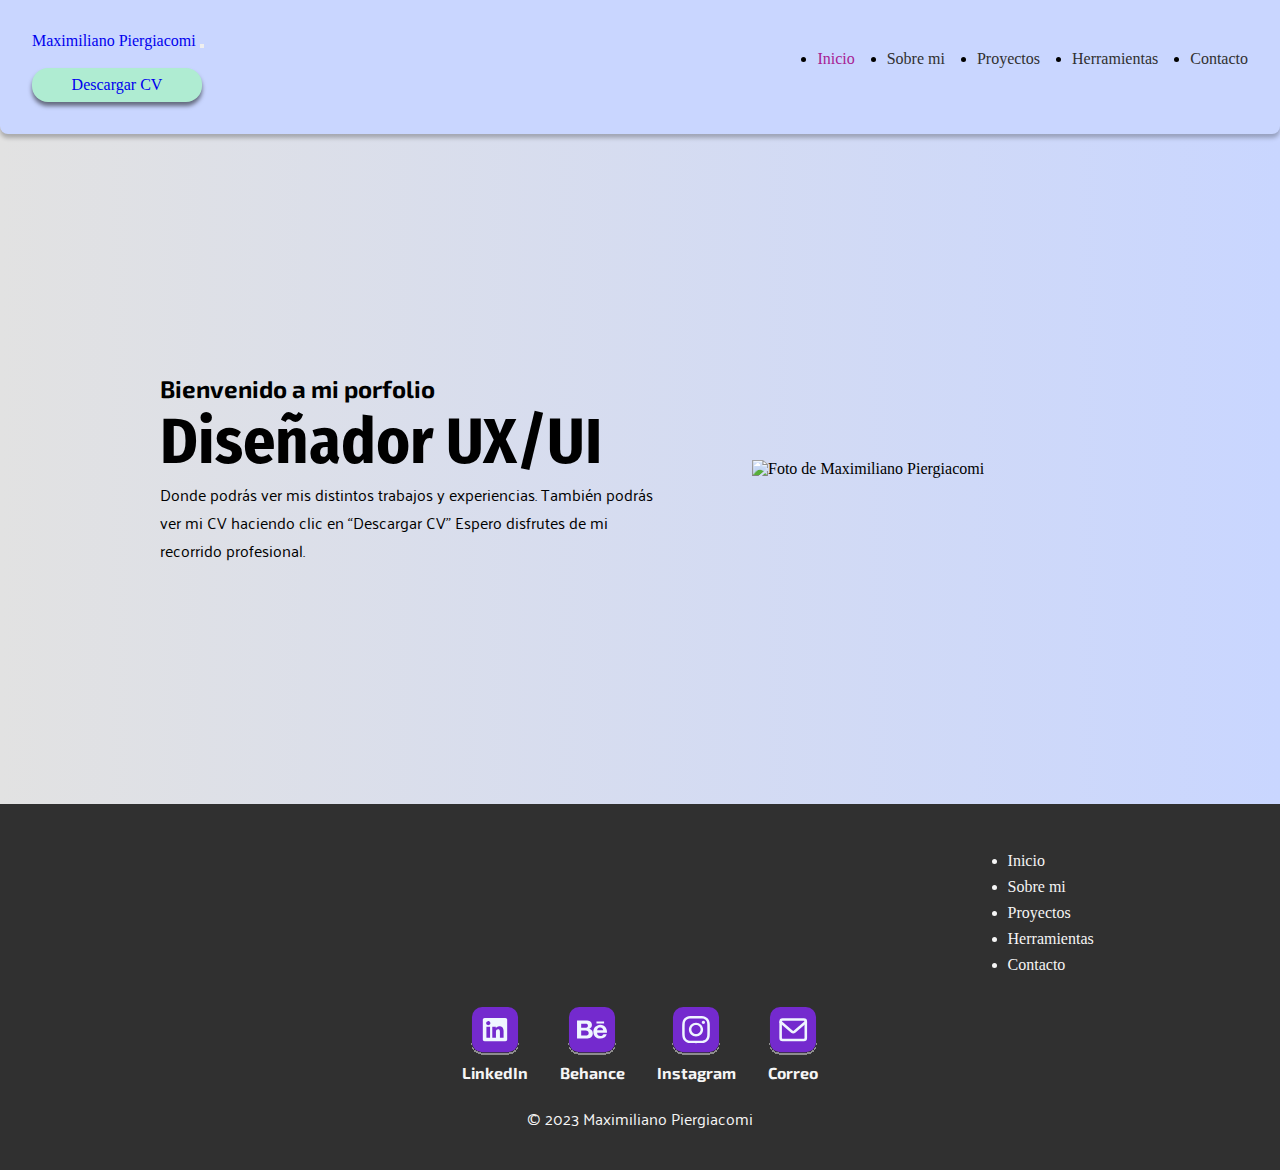
==== index.html @ 05703451 "responsive pagina index y pagina sobremi" ====
<!DOCTYPE html>
<html lang="es">
<!-- Pagina principal index -->

<!-- Aqui comienza el head -->

<head>
    <meta charset="UTF-8">
    <meta name="viewport" content="width=device-width, initial-scale=1.0">
    <link rel="preconnect" href="https://fonts.googleapis.com">
    <link rel="preconnect" href="https://fonts.gstatic.com" crossorigin>
    <link
        href="https://fonts.googleapis.com/css2?family=Exo+2:wght@300;400;500;600;700&family=Fira+Sans+Condensed:ital,wght@0,100;0,200;0,300;0,400;0,500;0,600;0,700;0,800;0,900;1,100;1,200;1,300;1,400;1,500;1,600;1,700;1,800;1,900&family=Palanquin:wght@300;400;500;600;700&display=swap"
        rel="stylesheet">
    <link href="https://cdn.jsdelivr.net/npm/bootstrap@5.3.2/dist/css/bootstrap.min.css" rel="stylesheet"
        integrity="sha384-T3c6CoIi6uLrA9TneNEoa7RxnatzjcDSCmG1MXxSR1GAsXEV/Dwwykc2MPK8M2HN" crossorigin="anonymous">
    <link rel="stylesheet" href="./estilos/styles.css">
    <title>Maximiliano Piergiacomi</title>
</head>

<!-- Aqui comienza el body -->

<body>

    <header>
    <nav class="navbar fixed-top navbar-expand-lg nav__container">
        <div class="container-fluid">
            <a class="navbar-brand" href="./index.html">Maximiliano Piergiacomi</a>
            <button class="navbar-toggler" type="button" data-bs-toggle="collapse"
                data-bs-target="#navbarSupportedContent" aria-controls="navbarSupportedContent" aria-expanded="false"
                aria-label="Toggle navigation">
                <span class="navbar-toggler-icon"></span>
            </button>
            <div class="collapse navbar-collapse " id="navbarSupportedContent">
                <ul class="navbar-nav   me-auto mb-2 mb-lg-0 nav__lista ">
                    <li class="nav-item">
                        <a class="nav-link pagina__activa " aria-current="page" href="./index.html">Inicio</a>
                    </li>
                    <li class="nav-item">
                        <a class="nav-link nav__link ;" href="./paginas/sobremi.html">Sobre mi</a>
                    </li>
                    <li class="nav-item">
                        <a class="nav-link nav__link" href="./paginas/proyectos.html">Proyectos</a>
                    </li>
                    <li class="nav-item">
                        <a class="nav-link nav__link" href="./paginas/herramientas.html">Herramientas</a>
                    </li>
                    <li class="nav-item">
                        <a class="nav-link nav__link" href="./paginas/contacto.html">Contacto</a>
                    </li>
                </ul>
                <a class="nav-item nav__boton" href="./documentos/piergiacomimaximilianocv.pdf" type="pdf"
                target="_blank">Descargar
                CV</a>
            </div>
        </div>
    </nav>
</header>



    <!-- Aqui comienza el main, el cual en esta pagina va a estar conformado por un texto con un titulo, subtitulo y parrafo, un boton y una imagen a su izquierda -->
    <main class="hero">
        <!-- Portada. -->
        <section class="hero__texto">
            <h2>Bienvenido a mi porfolio</h2>
            <h1>Diseñador UX/UI</h1>
            <p>Donde podrás ver mis distintos trabajos y experiencias.
                También podrás ver mi CV haciendo clic en “Descargar CV"
                Espero disfrutes de mi recorrido profesional. </p>
        </section>
        <!-- Imagen de portada. -->
        <section class="hero__img">
            <img src="./imagenes/Portada.png" alt="Foto de Maximiliano Piergiacomi">
        </section>
    </main>

    <footer class="footer">
        <nav class="footer__links">
            <!-- Me queda pendiente añadir una imagen de logo -->
            <ul class="footer__lista">
                <li><a href="./index.html">Inicio</a></li>
                <li><a href="./paginas/sobremi.html">Sobre mi</a></li>
                <li><a href="./paginas/proyectos.html">Proyectos</a></li>
                <li><a href="./paginas/herramientas.html">Herramientas</a></li>
                <li><a href="./paginas/contacto.html">Contacto</a></li>
            </ul>
        </nav>

        <!-- contenedor principal de las redes -->
        <div class="footer__redes">
            <div class="footer__contenedor">
                <img class="img__redes" src="./imagenes/linkedin.svg" alt="linkedin">
                <h4>LinkedIn</h4>
            </div>
            <div class="footer__contenedor">
                <img class="img__redes" src="./imagenes/behance.svg" alt="behance">
                <h4>Behance</h4>
            </div>
            <div class="footer__contenedor">
                <img class="img__redes" src="./imagenes/instagram.svg" alt="instagram">
                <h4>Instagram</h4>
            </div>
            <div class="footer__contenedor">
                <img class="img__redes" src="./imagenes/correo.svg" alt="gmail">
                <h4>Correo</h4>
            </div>
        </div>

        <!-- copy -->
        <div class="footer__copy">
            <p>&copy; 2023 Maximiliano Piergiacomi</p>
        </div>
    </footer>

    <script src="https://cdn.jsdelivr.net/npm/bootstrap@5.3.2/dist/js/bootstrap.bundle.min.js"
        integrity="sha384-C6RzsynM9kWDrMNeT87bh95OGNyZPhcTNXj1NW7RuBCsyN/o0jlpcV8Qyq46cDfL"
        crossorigin="anonymous"></script>
</body>

</html>
---- estilos/styles.css ----
* {
    padding: 0;
    margin: 0;
    box-sizing: border-box;
}

/*
font-family: 'Exo 2', sans-serif;
font-family: 'Fira Sans Condensed', sans-serif;
font-family: 'Palanquin', sans-serif; */

a {
    text-decoration: none;
}

img {
    width: 100%;
}

p{
    font-family: 'Palanquin', sans-serif;
}

h1 {
    font-family: 'Fira Sans Condensed', sans-serif;
    font-size: 4rem;
}

h2 {
    font-family: 'Exo 2', sans-serif;
    font-size: 2rem;
}

h3 {
    font-family: 'Exo 2', sans-serif;
    font-size: 1.5rem;
}

h4 {
    font-family: 'Exo 2', sans-serif;
    font-size: 1rem;
}
/* ---- estilos pagina index ---- */


/* ---- estilos del body ---- */
body {
    background: #C9D6FF;
    /* fallback for old browsers */
    background: -webkit-linear-gradient(to right, #E2E2E2, #C9D6FF);
    /* Chrome 10-25, Safari 5.1-6 */
    background: linear-gradient(to right, #E2E2E2, #C9D6FF);
    /* W3C, IE 10+/ Edge, Firefox 16+, Chrome 26+, Opera 12+, Safari 7+ */
}


/* --- contenedor principal de la navbar ---- */
.nav__container {
    align-items: center;
    justify-content:flex-start;
    width: 100%;
    min-height: 5rem;
    padding: 2rem;
    border-radius: 0rem 0rem 0.5rem 0.5rem;
    background: #C9D6FF;
    box-shadow: 0px 4px 4px 0px rgba(0, 0, 0, 0.25);
}

/* ---- icono | brand | nombre de la pagina ---- */
.nav__brand {
    display: flex;
    padding: 0;
    align-items: center;
    gap: 0.5rem;
    text-decoration: none;
    color: #303030;
}

/* ---- lista de la nav ---- */
@media (min-width:768px) {

.nav__lista {
    display: flex;
    flex-direction: row;
    justify-content:flex-end;
    margin-left:auto;
    margin-right: auto;
    gap:2rem;
}

}
/* -- links de la lista del nav -- */
.nav__link {
    text-decoration: none;
    color: #303030;
    font-size: 1rem;
}

/* ---- boton de la nav ---- */
.nav__boton {
    display: flex;
    width: 10.625rem;
    min-width: 10rem;
    padding: 0.5rem 1rem;
    justify-content: center;
    align-items: center;
    gap: 0.5rem;
    border-radius: 1rem;
    background: #AFECD2;
    box-shadow: 0px 4px 4px 0px rgba(0, 0, 0, 0.50);
}

/* ---hover--- */
.nav__item:hover {
    background-color: #6b83d3;
    border-radius: 1rem;
    color: #E2E2E2;
}

.nav__link:hover {
    color: #a72293;
}

.pagina__activa{
    color: #a72293;
}

/* ---- estructura del body ---- */

/* contenedor principal */
.hero {
    display: flex;
    flex-direction: row;
    align-items: center;
    justify-items: center;
    gap: 5rem;
    padding: 15rem 10rem 15rem 10rem;
    /* background-color: aqua; */
    /* height: 50rem; */
    /* width: 90rem; */
}

/* seccion del texto */
.hero__texto {
    max-width: 40vw;
}

.hero__texto h2 {
    font-size: 1.5rem;
}

.hero__texto h1 {
    font-size: 4rem;
}

.hero__texto p {
    font-size: 1rem;
}

/* Seccion de imagen */

.hero__img {
    max-width: 32rem;
    min-width: 16rem;
    /* grid-column: 9/15;
    grid-row: 2/12; */
}


/* ---- footer ---- */

/* contenedor principal */
.footer {
    background-color: #303030;

    display: grid;
    grid-template-columns: repeat(3, minmax(100px, 1fr));
    grid-template-rows: 1fr 0.5fr 0.25fr;

    margin: auto;
    width: 100%;
    padding: 2rem;
    gap: 1rem;

}

/* contenedor de la lista de links */

.footer__links {
    grid-row: 1;
    grid-column: 3;
    margin: auto;
    padding: 1rem;
    color: whitesmoke;
}

/* lista de links */
.footer__lista {
    display: flex;
    flex-direction: column;
    gap: 0.5rem;
    list-style: disc;
    text-decoration: none;
    ;
    color: whitesmoke;
}


.footer__lista a {
    text-decoration: none;
    color: whitesmoke;
}


/* contenedor de las redes */
.footer__redes {
    grid-row: 2;
    grid-column: 2;
    margin: auto;
    display: inline-flex;
    gap: 2rem;
}

/* agrupacion de imagen y texto */
.footer__contenedor {
    display: flex;
    flex-direction: column;
    justify-items: center;
    align-items: center;
    gap: 0.5rem;
    min-width: 2rem;
}

.footer__contenedor h4 {
    font-size: 1rem;
    color: whitesmoke;
    text-align: center;
}

.img__redes {
    max-width: 3rem;
    align-items: center;
    justify-content: center;
}


.footer__copy {
    grid-column: 2;
    grid-row: 3;
    margin: auto;
    color: whitesmoke;
}


@media (max-width:768px) {

    .hero {
        display: flex;
        flex-direction: column;
        align-items: center;
        justify-items: center;
        gap: 1rem;
        padding: 8rem 1rem 5rem 1rem;
        /* background-color: aqua; */
        /* height: 50rem; */
        /* width: 90rem; */
    }

    /* seccion del texto */
    .hero__texto {
        max-width: 100vw;
        padding: 1rem;

        display: flex;
        flex-direction: column;
        gap:0.125rem;
    }

    .hero__texto h2 {
        font-size: 1rem;
        max-width: max-content;
        padding-left: 0.375rem;
    }

    .hero__texto h1 {
        font-size: 2rem;
        
    }

    .hero__texto p {
        font-size: 0.875rem;
        max-width: 26rem;
        padding-left: 0.375rem;
        padding-top: 0.5rem;
    }

    /* Seccion de imagen */

    .hero__img {
        max-width: 20rem;
        min-width: 16rem;
    }



    /* ---- footer ---- */

/* contenedor principal */
.footer {
    background-color: #303030;

    display: grid;
    grid-template-columns: repeat(3, minmax(100px, 1fr));
    grid-template-rows: 1fr 0.5fr 0.25fr;

    justify-content: center;
    align-items: center;

    margin: auto;
    width: 100%;
    gap: 1rem;

}

/* contenedor de la lista de links */

.footer__links {
    grid-row: 1;
    grid-column:3;
    margin: auto;
    color: whitesmoke;
    justify-items: center;
}

/* lista de links */
.footer__lista {
    display: flex;
    flex-direction: column;
    gap: 0.5rem;
    list-style: disc;
    text-decoration: none;
    color: whitesmoke;
}


.footer__lista a {
    text-decoration: none;
    color: whitesmoke;
}


/* contenedor de las redes */
.footer__redes {
    grid-row: 2;
    grid-column: 1/4;
    padding: 1rem;
    margin-top: 1rem;
    display: flex;
    justify-content: center;
    align-items: center;  
    gap: 0.75rem;
}

/* agrupacion de imagen y texto */
.footer__contenedor {
    display: flex;
    flex-direction: column;
    justify-items: center;
    align-items: center;
    gap: 0.5rem;
    min-width: 0.375rem;
}

.footer__contenedor h4 {
    font-size: 1rem;
    color: whitesmoke;
    text-align: center;
}

.img__redes {
    max-width: 2rem;
    align-items: center;
    justify-content: center;
}


.footer__copy {
    grid-column: 1/4;
    grid-row: 3;
    margin: auto;
    color: whitesmoke;
    font-size: small;
}
}


/* ---- estilos pagina Sobre mi ---- */

.sobremi{
    display: flex;
    flex-direction: column;
    align-items: center;
    justify-content: center;
    padding: 8rem 1rem 0rem 1rem;
    margin: 0rem 1rem 0rem 1rem;
    border-radius: 2rem;
    gap: 2rem;
    background: #191919;
    color: #E2E2E2;
}
.sobremi__texto{
    display: flex;
    flex-direction: column;
    gap: 0.5rem;
}
.sobremi h1{
    font-family: 'Fira Sans Condensed', sans-serif;
    font-size: 3rem;
    font-weight: 700;
    padding-bottom: 1rem;
}
.sobremi h5{
    font-family: 'Exo 2', sans-serif;
    font-size: 0.75rem;
}

.sobremi p{
    font-family: 'Palanquin', sans-serif;
    font-size: 1rem;
    padding-left: 1rem;
}
.sobremi__icono{
    max-width: 2rem;
}

/* --- formacion ---- */

.sobremi__formacion{
    display: flex;
    flex-direction:column;
    padding: 2rem;
    margin: 1rem;
    border-radius: 1rem;
    gap: 1rem;
    background-color:#ffffff75 ;
}

.sobremi__academica{
    display: flex;
    flex-direction: column;
    gap: 1rem;
}

.academica__titulo{
    display: flex;
    flex-direction: row;
    gap: 1rem;
    align-items: center;
}

.sobremi__design{
    display: flex;
    flex-direction: column;
    gap: 1rem;
    padding: 2rem;
}

/* ---cursos con certificaciones --- */

.cursos{
    display: flex;
    flex-direction: column;
    gap: 2rem;
    margin: 1rem;
    padding: 1rem;
    justify-content: center;
    align-items: center;
}

.sobremi__cursos{
    display: flex;
    flex-direction: column;
    gap: 1rem;
    padding: 1rem 1rem 2rem 1rem;
    border-radius: 0.5rem;
    background-color:#ffffff72;
}

.certificado{
    border-radius: 0.25rem;
    max-width: 400px;
}

/* media queri de seccion sobre mi */
@media (min-width:768px) {

    .sobremi{
        display: flex;
        flex-direction: row;
        margin: 10rem 5rem 5rem 5rem;
        padding: 5rem;
        align-items: center;
        justify-content: space-evenly;
        gap: 5rem;
    }

    .sobremi__texto{
        max-width: 25rem;
    }

    /* formacion */
.sobremi__formacion{
    display: grid;
    grid-template-columns: repeat(3, 1fr);
    grid-template-rows: 0,25fr 1fr;
    padding: 5rem;
    margin: 5rem;
}

.sobremi__formacion h2{
    grid-column: 1/4;
    grid-row: 1;
}

.primaria{
    grid-column: 1;
    grid-row: 2;
}

.secundaria{
    grid-column: 2;
    grid-row: 2;
}

.universitaria{
    grid-column: 3;
    grid-row: 2;
}

/* sobre mi carrera de diseño */
.sobremi__design{
    margin: 5rem;
    padding: 3rem 5rem 3rem 5rem;
}


.cursos{
    /* display: grid;
    grid-template-columns: 6;
    grid-template-rows: 2; */
    padding: 2rem;
    margin: 5rem;
    border-radius: 2rem;
    background-color: #742ACE
}

.sobremi__cursos{
    max-height: 25rem;
    display: grid;
    grid-template-columns: 1fr 1fr;
    grid-template-rows: 0.25fr 1fr;
    justify-items: center;
    align-items: center;
    gap: 1rem;
}

.sobremi__cursos__titulo{
    grid-row: 1;
    grid-column: 2;
    margin-right: auto;
}
.sobremi__cursos__subtitulo{
    grid-row: 1;
    grid-column: 1;
}
.sobremi__cursos__parrafo{
    grid-row: 2;
    grid-column: 2;
}

.certificado{
    grid-row: 2;
    grid-column: 1;
}
}
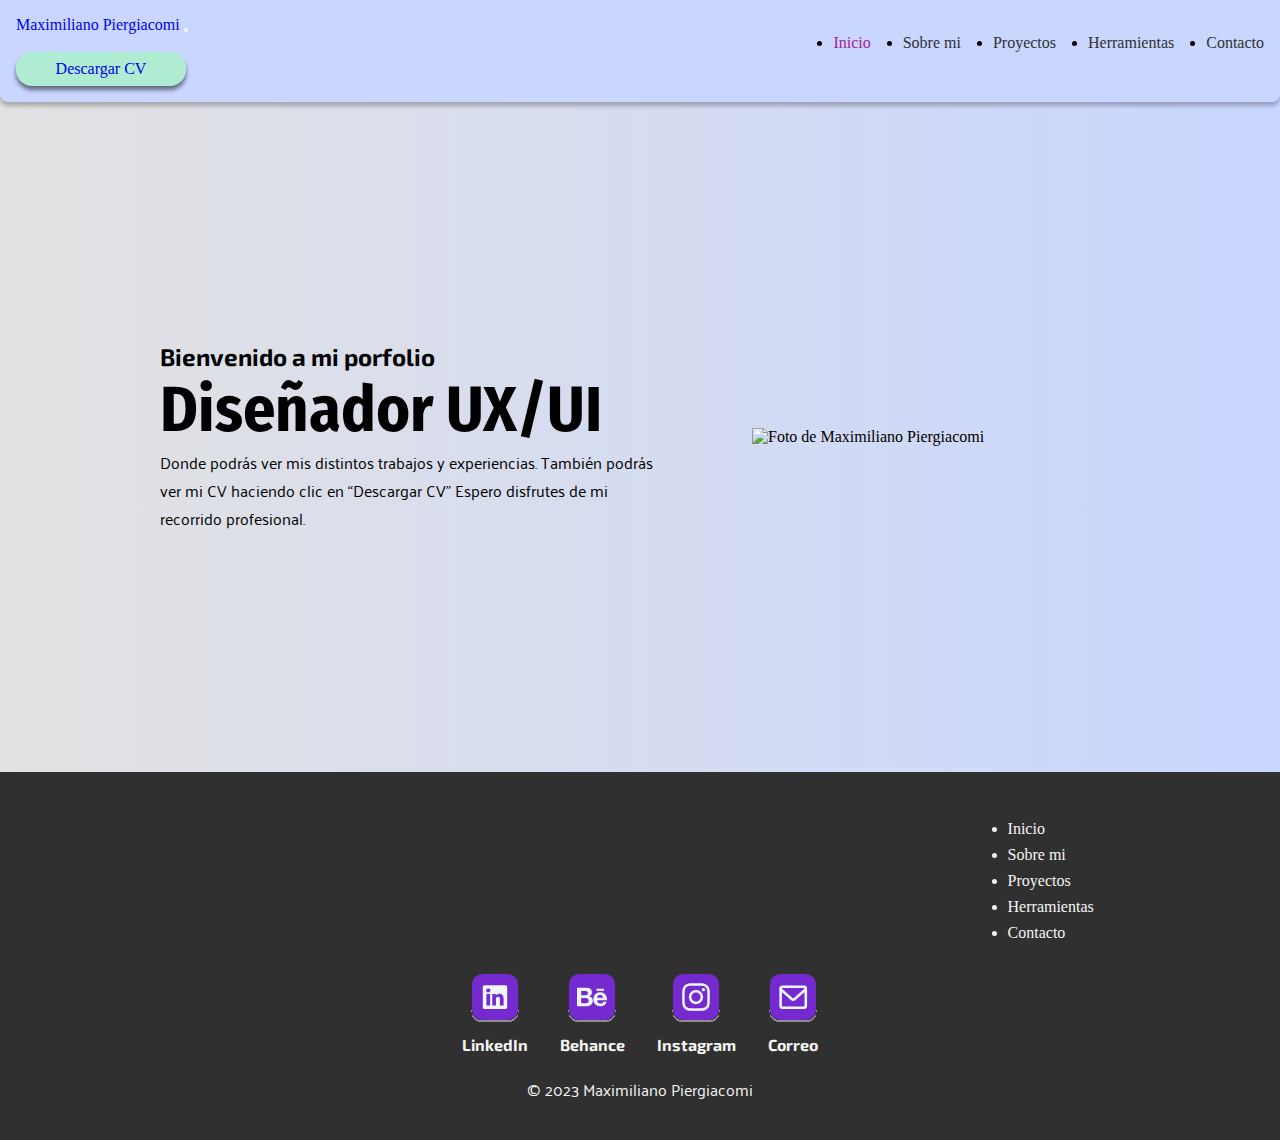
==== commit c89ea34c: "se añadieron modificaciones al responsive de la pagina proyectos y se linkeo correctamente los boton" ====
--- a/index.html
+++ b/index.html
@@ -23,39 +23,39 @@
 <body>
 
     <header>
-    <nav class="navbar fixed-top navbar-expand-lg nav__container">
-        <div class="container-fluid">
-            <a class="navbar-brand" href="./index.html">Maximiliano Piergiacomi</a>
-            <button class="navbar-toggler" type="button" data-bs-toggle="collapse"
-                data-bs-target="#navbarSupportedContent" aria-controls="navbarSupportedContent" aria-expanded="false"
-                aria-label="Toggle navigation">
-                <span class="navbar-toggler-icon"></span>
-            </button>
-            <div class="collapse navbar-collapse " id="navbarSupportedContent">
-                <ul class="navbar-nav   me-auto mb-2 mb-lg-0 nav__lista ">
-                    <li class="nav-item">
-                        <a class="nav-link pagina__activa " aria-current="page" href="./index.html">Inicio</a>
-                    </li>
-                    <li class="nav-item">
-                        <a class="nav-link nav__link ;" href="./paginas/sobremi.html">Sobre mi</a>
-                    </li>
-                    <li class="nav-item">
-                        <a class="nav-link nav__link" href="./paginas/proyectos.html">Proyectos</a>
-                    </li>
-                    <li class="nav-item">
-                        <a class="nav-link nav__link" href="./paginas/herramientas.html">Herramientas</a>
-                    </li>
-                    <li class="nav-item">
-                        <a class="nav-link nav__link" href="./paginas/contacto.html">Contacto</a>
-                    </li>
-                </ul>
-                <a class="nav-item nav__boton" href="./documentos/piergiacomimaximilianocv.pdf" type="pdf"
-                target="_blank">Descargar
-                CV</a>
+        <nav class="navbar fixed-top navbar-expand-lg nav__container">
+            <div class="container-fluid">
+                <a class="navbar-brand" href="./index.html">Maximiliano Piergiacomi</a>
+                <button class="navbar-toggler" type="button" data-bs-toggle="collapse"
+                    data-bs-target="#navbarSupportedContent" aria-controls="navbarSupportedContent"
+                    aria-expanded="false" aria-label="Toggle navigation">
+                    <span class="navbar-toggler-icon"></span>
+                </button>
+                <div class="collapse navbar-collapse " id="navbarSupportedContent">
+                    <ul class="navbar-nav   me-auto mb-2 mb-lg-0 nav__lista ">
+                        <li class="nav-item">
+                            <a class="nav-link pagina__activa " aria-current="page" href="./index.html">Inicio</a>
+                        </li>
+                        <li class="nav-item">
+                            <a class="nav-link nav__link ;" href="./paginas/sobremi.html">Sobre mi</a>
+                        </li>
+                        <li class="nav-item">
+                            <a class="nav-link nav__link" href="./paginas/proyectos.html">Proyectos</a>
+                        </li>
+                        <li class="nav-item">
+                            <a class="nav-link nav__link" href="./paginas/herramientas.html">Herramientas</a>
+                        </li>
+                        <li class="nav-item">
+                            <a class="nav-link nav__link" href="./paginas/contacto.html">Contacto</a>
+                        </li>
+                    </ul>
+                    <a class="nav-item nav__boton" href="./documentos/piergiacomimaximilianocv.pdf" type="pdf"
+                        target="_blank">Descargar
+                        CV</a>
+                </div>
             </div>
-        </div>
-    </nav>
-</header>
+        </nav>
+    </header>
 
 
 
@@ -90,19 +90,25 @@
         <!-- contenedor principal de las redes -->
         <div class="footer__redes">
             <div class="footer__contenedor">
-                <img class="img__redes" src="./imagenes/linkedin.svg" alt="linkedin">
+                <a href="https://www.linkedin.com/in/maxipier92/" target="_blank"><img class="img__redes"
+                        src="./imagenes/linkedin.svg" alt="linkedin"></a>
                 <h4>LinkedIn</h4>
+                </a>
             </div>
             <div class="footer__contenedor">
-                <img class="img__redes" src="./imagenes/behance.svg" alt="behance">
+                <a href="https://www.behance.net/maximilpiergia" target="_blank"><img class="img__redes"
+                        src="./imagenes/behance.svg" alt="behance"></a>
                 <h4>Behance</h4>
             </div>
             <div class="footer__contenedor">
-                <img class="img__redes" src="./imagenes/instagram.svg" alt="instagram">
+                <a href="https://www.instagram.com/entendiendoux/" target="_blank"><img class="img__redes"
+                        src="./imagenes/instagram.svg" alt="instagram"></a>
                 <h4>Instagram</h4>
             </div>
             <div class="footer__contenedor">
-                <img class="img__redes" src="./imagenes/correo.svg" alt="gmail">
+                <a href="mailto:piergiacomi.m@gmail.com" target="_blank">
+                    <img class="img__redes" src="./imagenes/correo.svg" alt="gmail">
+                </a>
                 <h4>Correo</h4>
             </div>
         </div>
--- a/estilos/styles.css
+++ b/estilos/styles.css
@@ -15,6 +15,7 @@
 
 img {
     width: 100%;
+    max-width: 25rem;
 }
 
 p{
@@ -60,7 +61,7 @@
     justify-content:flex-start;
     width: 100%;
     min-height: 5rem;
-    padding: 2rem;
+    padding: 1rem;
     border-radius: 0rem 0rem 0.5rem 0.5rem;
     background: #C9D6FF;
     box-shadow: 0px 4px 4px 0px rgba(0, 0, 0, 0.25);
@@ -584,3 +585,122 @@
 }
 }
 
+.proyecto__presentacion{
+    display: grid;
+    grid-template-columns: 2;
+    grid-template-rows: 3;
+    gap: 2rem;
+    align-items: center;
+    justify-items: center;
+
+    margin: 8rem 2rem 4rem 2rem ;
+    padding: 1rem;
+}
+
+.proyecto__img{
+    max-width: 25rem;
+    min-width: 5rem;
+    border-radius: 1rem 1rem 0rem 0rem;
+}
+.proyecto__iconos{
+    grid-column: 1/2;
+    margin: auto;
+    
+}
+.icono{
+    max-width: 2rem;
+}
+
+.proyecto__intro{
+    display: flex;
+    flex-direction: column;
+    gap: 1rem;
+    text-align: start;
+    justify-content: center;
+    align-items: center;
+}
+
+.proyectos__contenedor{
+    display: grid;
+    grid-template-columns: 1fr;
+    grid-template-rows: repeat( 4, 1fr);
+    padding: 2rem;
+    margin: 2rem;
+    gap: 2rem;
+    align-items: end;
+}
+
+.proyecto__boton {
+    display: flex;
+    align-items: center;
+    justify-content: center;
+    max-width: 25rem;
+    min-width: 10rem;
+    padding: 0.5rem 1rem;
+    margin: 1rem 1rem 2rem 1rem;
+    border-radius: 1rem;
+    color: whitesmoke;
+    background: #7F5AF0;
+    box-shadow: 0px 2px 2px 0px rgba(0, 0, 0, 0.50);
+}
+
+.proyecto__tarjeta{
+    max-width:25rem ;
+    display: flex;
+    flex-direction: column;
+    align-items:stretch;
+    gap: 1rem;
+    background-color: white;
+    border-radius: 1rem;
+}
+
+.proyecto__tarjeta__texto{
+    padding: 0rem 1rem 1.5rem 1rem;
+}
+
+@media (min-width:768px) {
+
+.proyecto__presentacion{
+    display: grid;
+    grid-template-columns: 2;
+    grid-row: 1fr 2fr 1fr;
+}
+.proyecto__img{
+    grid-row: 2;
+    grid-column: 1;
+    max-height: 16rem;
+}
+
+.proyecto__iconos{
+    grid-row: 3;
+    grid-column: 1;
+}
+
+.proyecto__intro{
+    grid-row: 2;
+    grid-column: 2;
+    max-width: 30rem;
+}
+
+.proyectos__contenedor{
+    display: grid;
+    grid-template-columns: repeat(4,1fr);
+    grid-template-rows: 1;
+    max-height: 40rem;
+}
+
+.proyecto__tarjeta{
+    min-height: 33rem;
+
+}
+
+.proyecto__tarjeta__texto{
+
+margin-bottom: auto;
+}
+
+.proyecto__boton{
+    margin: 1rem 1rem 2rem 1rem;
+}
+
+}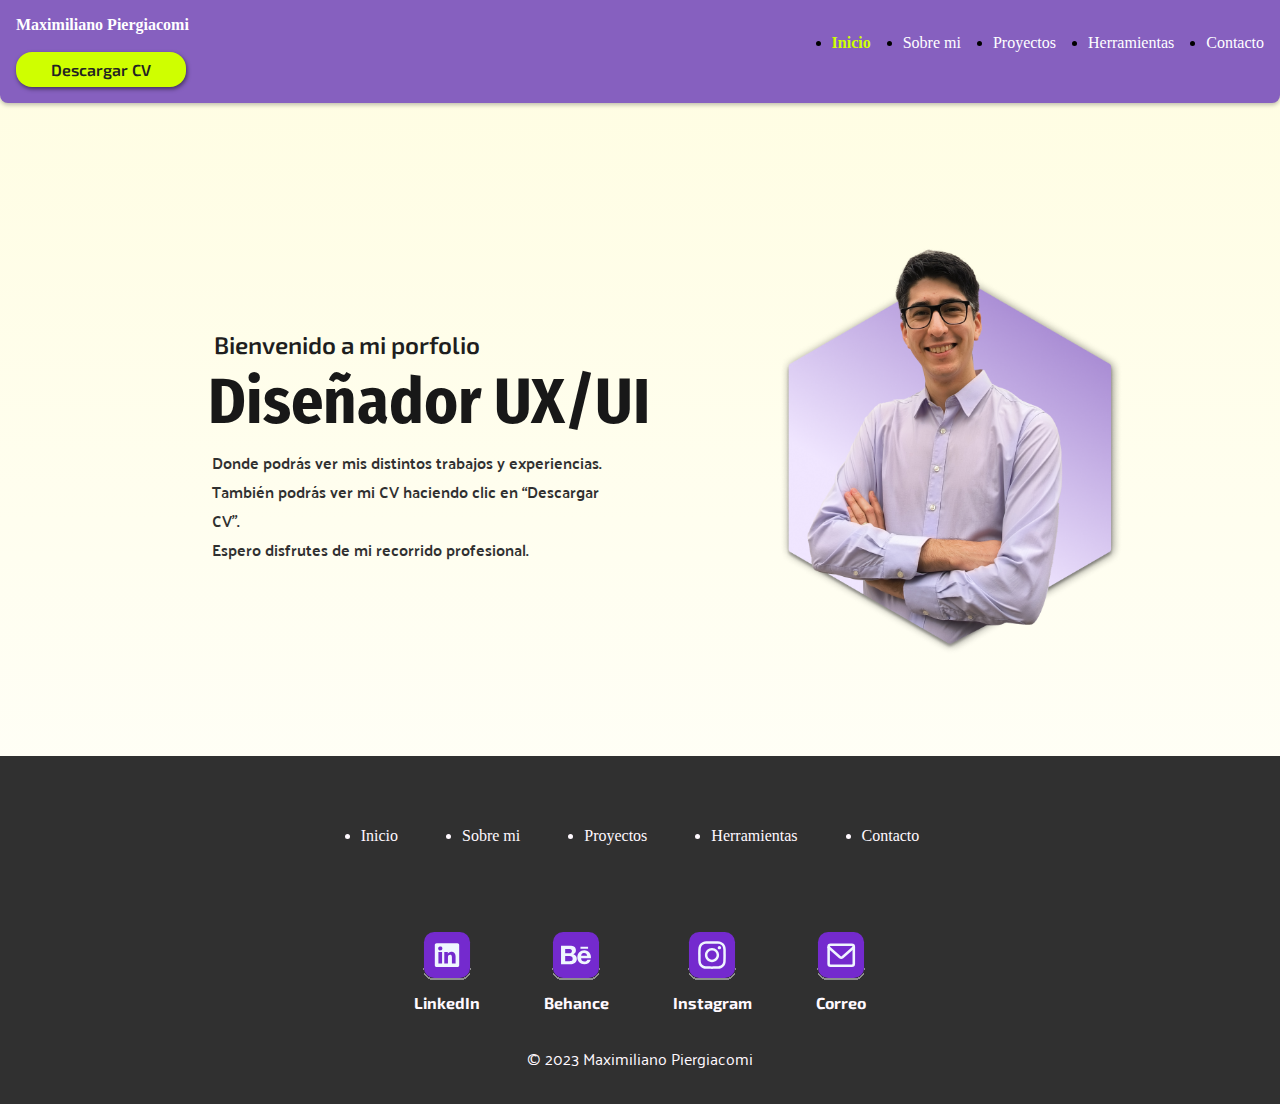
==== commit 5d7b54d3: "aplico sass a la rama sass y añado su respectivo orden a los componentes nav, footer y a la pagina i" ====
--- a/index.html
+++ b/index.html
@@ -23,18 +23,23 @@
 <body>
 
     <header>
-        <nav class="navbar fixed-top navbar-expand-lg nav__container">
+        <nav class="navbar fixed-top navbar-expand-lg nav">
             <div class="container-fluid">
-                <a class="navbar-brand" href="./index.html">Maximiliano Piergiacomi</a>
-                <button class="navbar-toggler" type="button" data-bs-toggle="collapse"
+
+                <a class="navbar-brand nav__brand" href="./index.html">Maximiliano Piergiacomi</a>
+
+                <!-- boton hamburguesa -->
+                <button class="navbar-toggler nav__menu" type="button" data-bs-toggle="collapse"
                     data-bs-target="#navbarSupportedContent" aria-controls="navbarSupportedContent"
                     aria-expanded="false" aria-label="Toggle navigation">
                     <span class="navbar-toggler-icon"></span>
                 </button>
+
+                <!-- lista de links de navegacion -->
                 <div class="collapse navbar-collapse " id="navbarSupportedContent">
                     <ul class="navbar-nav   me-auto mb-2 mb-lg-0 nav__lista ">
                         <li class="nav-item">
-                            <a class="nav-link pagina__activa " aria-current="page" href="./index.html">Inicio</a>
+                            <a class="nav-link nav__link-activa " aria-current="page" href="./index.html">Inicio</a>
                         </li>
                         <li class="nav-item">
                             <a class="nav-link nav__link ;" href="./paginas/sobremi.html">Sobre mi</a>
@@ -49,6 +54,8 @@
                             <a class="nav-link nav__link" href="./paginas/contacto.html">Contacto</a>
                         </li>
                     </ul>
+
+                    <!-- boton de descarga -->
                     <a class="nav-item nav__boton" href="./documentos/piergiacomimaximilianocv.pdf" type="pdf"
                         target="_blank">Descargar
                         CV</a>
@@ -63,20 +70,20 @@
     <main class="hero">
         <!-- Portada. -->
         <section class="hero__texto">
-            <h2>Bienvenido a mi porfolio</h2>
-            <h1>Diseñador UX/UI</h1>
-            <p>Donde podrás ver mis distintos trabajos y experiencias.
-                También podrás ver mi CV haciendo clic en “Descargar CV"
-                Espero disfrutes de mi recorrido profesional. </p>
+            <h2 class="hero__subtitulo">Bienvenido a mi porfolio</h2>
+            <h1 class="hero__titulo">Diseñador UX/UI</h1>
+            <p class="hero__parrafo">Donde podrás ver mis distintos trabajos y experiencias.
+                <br>También podrás ver mi CV haciendo clic en “Descargar CV".
+                <br>Espero disfrutes de mi recorrido profesional. </p>
         </section>
         <!-- Imagen de portada. -->
         <section class="hero__img">
-            <img src="./imagenes/Portada.png" alt="Foto de Maximiliano Piergiacomi">
+            <img src="./imagenes/index.png" alt="Foto de Maximiliano Piergiacomi">
         </section>
     </main>
 
     <footer class="footer">
-        <nav class="footer__links">
+        <div class="footer__links">
             <!-- Me queda pendiente añadir una imagen de logo -->
             <ul class="footer__lista">
                 <li><a href="./index.html">Inicio</a></li>
@@ -85,29 +92,29 @@
                 <li><a href="./paginas/herramientas.html">Herramientas</a></li>
                 <li><a href="./paginas/contacto.html">Contacto</a></li>
             </ul>
-        </nav>
+        </div>
 
         <!-- contenedor principal de las redes -->
         <div class="footer__redes">
             <div class="footer__contenedor">
-                <a href="https://www.linkedin.com/in/maxipier92/" target="_blank"><img class="img__redes"
+                <a href="https://www.linkedin.com/in/maxipier92/" target="_blank"><img class="footer__img"
                         src="./imagenes/linkedin.svg" alt="linkedin"></a>
                 <h4>LinkedIn</h4>
                 </a>
             </div>
             <div class="footer__contenedor">
-                <a href="https://www.behance.net/maximilpiergia" target="_blank"><img class="img__redes"
+                <a href="https://www.behance.net/maximilpiergia" target="_blank"><img class="footer__img"
                         src="./imagenes/behance.svg" alt="behance"></a>
                 <h4>Behance</h4>
             </div>
             <div class="footer__contenedor">
-                <a href="https://www.instagram.com/entendiendoux/" target="_blank"><img class="img__redes"
+                <a href="https://www.instagram.com/entendiendoux/" target="_blank"><img class="footer__img"
                         src="./imagenes/instagram.svg" alt="instagram"></a>
                 <h4>Instagram</h4>
             </div>
             <div class="footer__contenedor">
                 <a href="mailto:piergiacomi.m@gmail.com" target="_blank">
-                    <img class="img__redes" src="./imagenes/correo.svg" alt="gmail">
+                    <img class="footer__img" src="./imagenes/correo.svg" alt="gmail">
                 </a>
                 <h4>Correo</h4>
             </div>
--- a/estilos/styles.css
+++ b/estilos/styles.css
@@ -1,561 +1,467 @@
+@charset "UTF-8";
 * {
-    padding: 0;
-    margin: 0;
-    box-sizing: border-box;
-}
-
-/*
-font-family: 'Exo 2', sans-serif;
-font-family: 'Fira Sans Condensed', sans-serif;
-font-family: 'Palanquin', sans-serif; */
+  padding: 0;
+  margin: 0;
+  box-sizing: border-box;
+}
 
 a {
-    text-decoration: none;
+  text-decoration: none;
 }
 
 img {
-    width: 100%;
-    max-width: 25rem;
-}
-
-p{
-    font-family: 'Palanquin', sans-serif;
+  width: 100%;
+  max-height: 36.0625rem;
+}
+
+p {
+  font-family: "Palanquin", sans-serif;
 }
 
 h1 {
-    font-family: 'Fira Sans Condensed', sans-serif;
-    font-size: 4rem;
+  font-family: "Fira Sans Condensed", sans-serif;
+  font-size: 4rem;
 }
 
 h2 {
-    font-family: 'Exo 2', sans-serif;
-    font-size: 2rem;
+  font-family: "Exo 2", sans-serif;
+  font-size: 2rem;
 }
 
 h3 {
-    font-family: 'Exo 2', sans-serif;
-    font-size: 1.5rem;
+  font-family: "Exo 2", sans-serif;
+  font-size: 1.5rem;
 }
 
 h4 {
-    font-family: 'Exo 2', sans-serif;
-    font-size: 1rem;
-}
+  font-family: "Exo 2", sans-serif;
+  font-size: 1rem;
+}
+
 /* ---- estilos pagina index ---- */
-
-
 /* ---- estilos del body ---- */
 body {
-    background: #C9D6FF;
-    /* fallback for old browsers */
-    background: -webkit-linear-gradient(to right, #E2E2E2, #C9D6FF);
-    /* Chrome 10-25, Safari 5.1-6 */
-    background: linear-gradient(to right, #E2E2E2, #C9D6FF);
-    /* W3C, IE 10+/ Edge, Firefox 16+, Chrome 26+, Opera 12+, Safari 7+ */
-}
-
+  background: linear-gradient(180deg, #FFFDE0 -2.34%, #FFF 100%);
+}
 
 /* --- contenedor principal de la navbar ---- */
-.nav__container {
-    align-items: center;
-    justify-content:flex-start;
-    width: 100%;
-    min-height: 5rem;
-    padding: 1rem;
-    border-radius: 0rem 0rem 0.5rem 0.5rem;
-    background: #C9D6FF;
-    box-shadow: 0px 4px 4px 0px rgba(0, 0, 0, 0.25);
-}
-
-/* ---- icono | brand | nombre de la pagina ---- */
+.nav {
+  align-items: center;
+  justify-content: flex-start;
+  width: 100%;
+  min-height: 5rem;
+  padding: 1rem;
+  border-radius: 0rem 0rem 0.5rem 0.5rem;
+  background: #8660BF;
+  box-shadow: 0px 2px 4px 0px rgba(0, 0, 0, 0.25);
+  /* ---- icono | brand | nombre de la pagina ---- */
+}
 .nav__brand {
-    display: flex;
-    padding: 0;
-    align-items: center;
-    gap: 0.5rem;
-    text-decoration: none;
-    color: #303030;
-}
-
-/* ---- lista de la nav ---- */
-@media (min-width:768px) {
-
-.nav__lista {
+  padding: 0;
+  align-items: center;
+  text-decoration: none;
+  color: #ffffff;
+  font-weight: 600;
+}
+.nav__brand:hover {
+  color: #CFFF00;
+}
+.nav__link {
+  text-decoration: none;
+  color: #ffffff;
+  font-size: 1rem;
+  font-weight: 400;
+}
+.nav__link:hover {
+  color: #CFFF00;
+  font-weight: 500;
+}
+.nav__link-activa {
+  color: #CFFF00;
+  font-weight: 700;
+}
+.nav__link-activa:hover {
+  color: #CFFF00;
+  font-weight: 700;
+}
+.nav__boton {
+  display: flex;
+  width: 10.625rem;
+  min-width: 10rem;
+  padding: 0.5rem 1rem;
+  justify-content: center;
+  align-items: center;
+  gap: 0.5rem;
+  border-radius: 1rem;
+  background: #CFFF00;
+  text-decoration: none;
+  color: #222222;
+  font-family: "Exo 2", sans-serif;
+  font-weight: 600;
+  box-shadow: 1px 2px 4px 0px rgba(0, 0, 0, 0.5);
+}
+.nav__menu {
+  background-color: #CFFF00;
+  border-color: #222222;
+  border: 1px;
+  box-shadow: 1px 2px 4px 0px rgba(0, 0, 0, 0.5);
+}
+.nav__menu:active {
+  border: 1px;
+  background-color: #8660BF;
+  box-shadow: none;
+}
+.nav__menu:focus {
+  background-color: #CFFF00;
+  border: 0px;
+  box-shadow: none;
+}
+@media (min-width: 768px) {
+  .nav__lista {
     display: flex;
     flex-direction: row;
-    justify-content:flex-end;
-    margin-left:auto;
+    justify-content: flex-end;
+    margin-left: auto;
     margin-right: auto;
-    gap:2rem;
-}
-
-}
-/* -- links de la lista del nav -- */
-.nav__link {
-    text-decoration: none;
-    color: #303030;
+    gap: 2rem;
+  }
+}
+
+/* ---- footer ---- */
+/* contenedor principal */
+.footer {
+  background-color: #303030;
+  display: grid;
+  grid-template-columns: repeat(3, minmax(100px, 1fr));
+  grid-template-rows: 1fr 0.5fr 0.25fr;
+  gap: 1rem;
+  align-items: center;
+  margin: auto;
+  width: 100%;
+  padding: 2rem;
+  /* contenedor de la lista de links */
+  /* lista de links */
+  /* contenedor de las redes */
+}
+.footer__links {
+  grid-row: 1;
+  grid-column: 1/4;
+  padding: auto;
+  color: #FFF9FF;
+}
+.footer__lista {
+  display: flex;
+  flex-wrap: wrap;
+  flex-direction: row;
+  justify-content: center;
+  align-items: center;
+  width: 100%;
+  max-width: 25rem;
+  margin: auto;
+  padding: 1rem;
+  gap: 2rem;
+  list-style: disc;
+  text-decoration: none;
+  color: #FFF9FF;
+}
+.footer__lista a {
+  text-decoration: none;
+  color: #FFF9FF;
+}
+.footer__redes {
+  grid-row: 2;
+  grid-column: 1/4;
+  padding: 1rem;
+  margin-top: 1rem;
+  display: flex;
+  justify-content: center;
+  align-items: center;
+  gap: 0.75rem;
+}
+.footer__contenedor {
+  display: flex;
+  flex-direction: column;
+  justify-items: center;
+  align-items: center;
+  gap: 0.5rem;
+  min-width: 2rem;
+}
+.footer__contenedor h4 {
+  font-size: 1rem;
+  color: #FFF9FF;
+  text-align: center;
+}
+.footer__img {
+  max-width: 2rem;
+  align-items: center;
+  justify-content: center;
+}
+.footer__copy {
+  grid-column: 1/4;
+  grid-row: 3;
+  margin: auto;
+  color: #FFF9FF;
+  font-size: 1rem;
+}
+@media (min-width: 768px) {
+  .footer__lista {
+    display: flex;
+    padding-top: 3.125rem;
+    gap: 4rem;
+    flex-wrap: nowrap;
+    max-width: 100%;
+    padding-bottom: 2rem;
+    padding-top: 1rem;
+  }
+  .footer__redes {
+    margin: auto;
+    gap: 4rem;
+  }
+  .footer__img {
+    max-width: 3rem;
+  }
+  .footer__copy {
+    grid-column: 2;
+  }
+}
+
+/* ---- estructura del body ---- */
+.hero {
+  display: flex;
+  flex-direction: column;
+  justify-content: center;
+  align-items: center;
+  gap: 2rem;
+  width: 100%;
+  height: 100%;
+  padding: 7rem 1rem 5rem 1rem;
+  flex-shrink: 0;
+}
+.hero__texto {
+  display: flex;
+  width: 100%;
+  flex-direction: column;
+  gap: 0.125rem;
+  flex-shrink: 0;
+  padding: 1rem 12vw 1rem 12vw;
+}
+.hero__subtitulo {
+  color: #1E1E1E;
+  font-family: "Exo 2", sans-serif;
+  font-size: 1rem;
+  font-style: normal;
+  font-weight: 600;
+  line-height: normal;
+  padding-left: 0.375rem;
+}
+.hero__titulo {
+  color: #181818;
+  font-family: "Fira Sans Condensed", sans-serif;
+  font-size: 3rem;
+  font-style: normal;
+  font-weight: 700;
+  line-height: normal;
+}
+.hero__parrafo {
+  color: #303030;
+  font-family: "Palanquin", sans-serif;
+  font-size: 0.875rem;
+  font-style: normal;
+  font-weight: 600;
+  line-height: normal;
+  padding: 0.5rem 0.375rem 0rem 0.375rem;
+  max-width: 26rem;
+}
+.hero__img {
+  display: flex;
+  max-width: 36rem;
+  min-width: 16rem;
+  flex-direction: column;
+  justify-content: center;
+  align-items: center;
+  padding: 0rem 1rem 0rem 1rem;
+}
+@media (min-width: 768px) {
+  .hero {
+    flex-direction: row;
+    padding: 8.75rem 10% 6.25rem 15%;
+    gap: 0;
+  }
+  .hero__texto {
+    display: flex;
+    width: 35.25rem;
+    flex-direction: column;
+    align-items: flex-start;
+    gap: 0.25rem;
+    padding: 1rem;
+  }
+  .hero__subtitulo {
+    font-size: 1.5rem;
+  }
+  .hero__titulo {
+    font-size: 4rem;
+  }
+  .hero__parrafo {
     font-size: 1rem;
-}
-
-/* ---- boton de la nav ---- */
-.nav__boton {
-    display: flex;
-    width: 10.625rem;
-    min-width: 10rem;
-    padding: 0.5rem 1rem;
-    justify-content: center;
-    align-items: center;
-    gap: 0.5rem;
-    border-radius: 1rem;
-    background: #AFECD2;
-    box-shadow: 0px 4px 4px 0px rgba(0, 0, 0, 0.50);
-}
-
-/* ---hover--- */
-.nav__item:hover {
-    background-color: #6b83d3;
-    border-radius: 1rem;
-    color: #E2E2E2;
-}
-
-.nav__link:hover {
-    color: #a72293;
-}
-
-.pagina__activa{
-    color: #a72293;
-}
-
-/* ---- estructura del body ---- */
-
-/* contenedor principal */
-.hero {
+    padding: 0.25rem;
+  }
+  .hero__img {
+    max-width: 36.0625rem;
+    min-width: 20rem;
+  }
+}
+
+/* ---- estilos pagina Sobre mi ---- */
+.sobremi {
+  display: flex;
+  flex-direction: column;
+  align-items: center;
+  justify-content: center;
+  padding: 8rem 1rem 0rem 1rem;
+  margin: 0rem 1rem 0rem 1rem;
+  border-radius: 2rem;
+  gap: 2rem;
+  background: #191919;
+  color: #E2E2E2;
+}
+
+.sobremi__texto {
+  display: flex;
+  flex-direction: column;
+  gap: 0.5rem;
+}
+
+.sobremi h1 {
+  font-family: "Fira Sans Condensed", sans-serif;
+  font-size: 3rem;
+  font-weight: 700;
+  padding-bottom: 1rem;
+}
+
+.sobremi h5 {
+  font-family: "Exo 2", sans-serif;
+  font-size: 0.75rem;
+}
+
+.sobremi p {
+  font-family: "Palanquin", sans-serif;
+  font-size: 1rem;
+  padding-left: 1rem;
+}
+
+.sobremi__icono {
+  max-width: 2rem;
+}
+
+/* --- formacion ---- */
+.sobremi__formacion {
+  display: flex;
+  flex-direction: column;
+  padding: 2rem;
+  margin: 1rem;
+  border-radius: 1rem;
+  gap: 1rem;
+  background-color: rgba(255, 255, 255, 0.4588235294);
+}
+
+.sobremi__academica {
+  display: flex;
+  flex-direction: column;
+  gap: 1rem;
+}
+
+.academica__titulo {
+  display: flex;
+  flex-direction: row;
+  gap: 1rem;
+  align-items: center;
+}
+
+.sobremi__design {
+  display: flex;
+  flex-direction: column;
+  gap: 1rem;
+  padding: 2rem;
+}
+
+/* ---cursos con certificaciones --- */
+.cursos {
+  display: flex;
+  flex-direction: column;
+  gap: 2rem;
+  margin: 1rem;
+  padding: 1rem;
+  justify-content: center;
+  align-items: center;
+}
+
+.sobremi__cursos {
+  display: flex;
+  flex-direction: column;
+  gap: 1rem;
+  padding: 1rem 1rem 2rem 1rem;
+  border-radius: 0.5rem;
+  background-color: rgba(255, 255, 255, 0.4470588235);
+}
+
+.certificado {
+  border-radius: 0.25rem;
+  max-width: 400px;
+}
+
+/* media queri de seccion sobre mi */
+@media (min-width: 768px) {
+  .sobremi {
     display: flex;
     flex-direction: row;
+    margin: 10rem 5rem 5rem 5rem;
+    padding: 5rem;
     align-items: center;
-    justify-items: center;
+    justify-content: space-evenly;
     gap: 5rem;
-    padding: 15rem 10rem 15rem 10rem;
-    /* background-color: aqua; */
-    /* height: 50rem; */
-    /* width: 90rem; */
-}
-
-/* seccion del texto */
-.hero__texto {
-    max-width: 40vw;
-}
-
-.hero__texto h2 {
-    font-size: 1.5rem;
-}
-
-.hero__texto h1 {
-    font-size: 4rem;
-}
-
-.hero__texto p {
-    font-size: 1rem;
-}
-
-/* Seccion de imagen */
-
-.hero__img {
-    max-width: 32rem;
-    min-width: 16rem;
-    /* grid-column: 9/15;
-    grid-row: 2/12; */
-}
-
-
-/* ---- footer ---- */
-
-/* contenedor principal */
-.footer {
-    background-color: #303030;
-
-    display: grid;
-    grid-template-columns: repeat(3, minmax(100px, 1fr));
-    grid-template-rows: 1fr 0.5fr 0.25fr;
-
-    margin: auto;
-    width: 100%;
-    padding: 2rem;
-    gap: 1rem;
-
-}
-
-/* contenedor de la lista de links */
-
-.footer__links {
-    grid-row: 1;
-    grid-column: 3;
-    margin: auto;
-    padding: 1rem;
-    color: whitesmoke;
-}
-
-/* lista de links */
-.footer__lista {
-    display: flex;
-    flex-direction: column;
-    gap: 0.5rem;
-    list-style: disc;
-    text-decoration: none;
-    ;
-    color: whitesmoke;
-}
-
-
-.footer__lista a {
-    text-decoration: none;
-    color: whitesmoke;
-}
-
-
-/* contenedor de las redes */
-.footer__redes {
-    grid-row: 2;
-    grid-column: 2;
-    margin: auto;
-    display: inline-flex;
-    gap: 2rem;
-}
-
-/* agrupacion de imagen y texto */
-.footer__contenedor {
-    display: flex;
-    flex-direction: column;
-    justify-items: center;
-    align-items: center;
-    gap: 0.5rem;
-    min-width: 2rem;
-}
-
-.footer__contenedor h4 {
-    font-size: 1rem;
-    color: whitesmoke;
-    text-align: center;
-}
-
-.img__redes {
-    max-width: 3rem;
-    align-items: center;
-    justify-content: center;
-}
-
-
-.footer__copy {
-    grid-column: 2;
-    grid-row: 3;
-    margin: auto;
-    color: whitesmoke;
-}
-
-
-@media (max-width:768px) {
-
-    .hero {
-        display: flex;
-        flex-direction: column;
-        align-items: center;
-        justify-items: center;
-        gap: 1rem;
-        padding: 8rem 1rem 5rem 1rem;
-        /* background-color: aqua; */
-        /* height: 50rem; */
-        /* width: 90rem; */
-    }
-
-    /* seccion del texto */
-    .hero__texto {
-        max-width: 100vw;
-        padding: 1rem;
-
-        display: flex;
-        flex-direction: column;
-        gap:0.125rem;
-    }
-
-    .hero__texto h2 {
-        font-size: 1rem;
-        max-width: max-content;
-        padding-left: 0.375rem;
-    }
-
-    .hero__texto h1 {
-        font-size: 2rem;
-        
-    }
-
-    .hero__texto p {
-        font-size: 0.875rem;
-        max-width: 26rem;
-        padding-left: 0.375rem;
-        padding-top: 0.5rem;
-    }
-
-    /* Seccion de imagen */
-
-    .hero__img {
-        max-width: 20rem;
-        min-width: 16rem;
-    }
-
-
-
-    /* ---- footer ---- */
-
-/* contenedor principal */
-.footer {
-    background-color: #303030;
-
-    display: grid;
-    grid-template-columns: repeat(3, minmax(100px, 1fr));
-    grid-template-rows: 1fr 0.5fr 0.25fr;
-
-    justify-content: center;
-    align-items: center;
-
-    margin: auto;
-    width: 100%;
-    gap: 1rem;
-
-}
-
-/* contenedor de la lista de links */
-
-.footer__links {
-    grid-row: 1;
-    grid-column:3;
-    margin: auto;
-    color: whitesmoke;
-    justify-items: center;
-}
-
-/* lista de links */
-.footer__lista {
-    display: flex;
-    flex-direction: column;
-    gap: 0.5rem;
-    list-style: disc;
-    text-decoration: none;
-    color: whitesmoke;
-}
-
-
-.footer__lista a {
-    text-decoration: none;
-    color: whitesmoke;
-}
-
-
-/* contenedor de las redes */
-.footer__redes {
-    grid-row: 2;
-    grid-column: 1/4;
-    padding: 1rem;
-    margin-top: 1rem;
-    display: flex;
-    justify-content: center;
-    align-items: center;  
-    gap: 0.75rem;
-}
-
-/* agrupacion de imagen y texto */
-.footer__contenedor {
-    display: flex;
-    flex-direction: column;
-    justify-items: center;
-    align-items: center;
-    gap: 0.5rem;
-    min-width: 0.375rem;
-}
-
-.footer__contenedor h4 {
-    font-size: 1rem;
-    color: whitesmoke;
-    text-align: center;
-}
-
-.img__redes {
-    max-width: 2rem;
-    align-items: center;
-    justify-content: center;
-}
-
-
-.footer__copy {
-    grid-column: 1/4;
-    grid-row: 3;
-    margin: auto;
-    color: whitesmoke;
-    font-size: small;
-}
-}
-
-
-/* ---- estilos pagina Sobre mi ---- */
-
-.sobremi{
-    display: flex;
-    flex-direction: column;
-    align-items: center;
-    justify-content: center;
-    padding: 8rem 1rem 0rem 1rem;
-    margin: 0rem 1rem 0rem 1rem;
-    border-radius: 2rem;
-    gap: 2rem;
-    background: #191919;
-    color: #E2E2E2;
-}
-.sobremi__texto{
-    display: flex;
-    flex-direction: column;
-    gap: 0.5rem;
-}
-.sobremi h1{
-    font-family: 'Fira Sans Condensed', sans-serif;
-    font-size: 3rem;
-    font-weight: 700;
-    padding-bottom: 1rem;
-}
-.sobremi h5{
-    font-family: 'Exo 2', sans-serif;
-    font-size: 0.75rem;
-}
-
-.sobremi p{
-    font-family: 'Palanquin', sans-serif;
-    font-size: 1rem;
-    padding-left: 1rem;
-}
-.sobremi__icono{
-    max-width: 2rem;
-}
-
-/* --- formacion ---- */
-
-.sobremi__formacion{
-    display: flex;
-    flex-direction:column;
-    padding: 2rem;
-    margin: 1rem;
-    border-radius: 1rem;
-    gap: 1rem;
-    background-color:#ffffff75 ;
-}
-
-.sobremi__academica{
-    display: flex;
-    flex-direction: column;
-    gap: 1rem;
-}
-
-.academica__titulo{
-    display: flex;
-    flex-direction: row;
-    gap: 1rem;
-    align-items: center;
-}
-
-.sobremi__design{
-    display: flex;
-    flex-direction: column;
-    gap: 1rem;
-    padding: 2rem;
-}
-
-/* ---cursos con certificaciones --- */
-
-.cursos{
-    display: flex;
-    flex-direction: column;
-    gap: 2rem;
-    margin: 1rem;
-    padding: 1rem;
-    justify-content: center;
-    align-items: center;
-}
-
-.sobremi__cursos{
-    display: flex;
-    flex-direction: column;
-    gap: 1rem;
-    padding: 1rem 1rem 2rem 1rem;
-    border-radius: 0.5rem;
-    background-color:#ffffff72;
-}
-
-.certificado{
-    border-radius: 0.25rem;
-    max-width: 400px;
-}
-
-/* media queri de seccion sobre mi */
-@media (min-width:768px) {
-
-    .sobremi{
-        display: flex;
-        flex-direction: row;
-        margin: 10rem 5rem 5rem 5rem;
-        padding: 5rem;
-        align-items: center;
-        justify-content: space-evenly;
-        gap: 5rem;
-    }
-
-    .sobremi__texto{
-        max-width: 25rem;
-    }
-
-    /* formacion */
-.sobremi__formacion{
+  }
+  .sobremi__texto {
+    max-width: 25rem;
+  }
+  /* formacion */
+  .sobremi__formacion {
     display: grid;
     grid-template-columns: repeat(3, 1fr);
-    grid-template-rows: 0,25fr 1fr;
+    grid-template-rows: 0, 25fr 1fr;
     padding: 5rem;
     margin: 5rem;
-}
-
-.sobremi__formacion h2{
+  }
+  .sobremi__formacion h2 {
     grid-column: 1/4;
     grid-row: 1;
-}
-
-.primaria{
+  }
+  .primaria {
     grid-column: 1;
     grid-row: 2;
-}
-
-.secundaria{
+  }
+  .secundaria {
     grid-column: 2;
     grid-row: 2;
-}
-
-.universitaria{
+  }
+  .universitaria {
     grid-column: 3;
     grid-row: 2;
-}
-
-/* sobre mi carrera de diseño */
-.sobremi__design{
+  }
+  /* sobre mi carrera de diseño */
+  .sobremi__design {
     margin: 5rem;
     padding: 3rem 5rem 3rem 5rem;
-}
-
-
-.cursos{
+  }
+  .cursos {
     /* display: grid;
     grid-template-columns: 6;
     grid-template-rows: 2; */
     padding: 2rem;
     margin: 5rem;
     border-radius: 2rem;
-    background-color: #742ACE
-}
-
-.sobremi__cursos{
+    background-color: #742ACE;
+  }
+  .sobremi__cursos {
     max-height: 25rem;
     display: grid;
     grid-template-columns: 1fr 1fr;
@@ -563,144 +469,134 @@
     justify-items: center;
     align-items: center;
     gap: 1rem;
-}
-
-.sobremi__cursos__titulo{
+  }
+  .sobremi__cursos__titulo {
     grid-row: 1;
     grid-column: 2;
     margin-right: auto;
-}
-.sobremi__cursos__subtitulo{
+  }
+  .sobremi__cursos__subtitulo {
     grid-row: 1;
     grid-column: 1;
-}
-.sobremi__cursos__parrafo{
+  }
+  .sobremi__cursos__parrafo {
     grid-row: 2;
     grid-column: 2;
-}
-
-.certificado{
+  }
+  .certificado {
     grid-row: 2;
     grid-column: 1;
-}
-}
-
-.proyecto__presentacion{
-    display: grid;
-    grid-template-columns: 2;
-    grid-template-rows: 3;
-    gap: 2rem;
-    align-items: center;
-    justify-items: center;
-
-    margin: 8rem 2rem 4rem 2rem ;
-    padding: 1rem;
-}
-
-.proyecto__img{
-    max-width: 25rem;
-    min-width: 5rem;
-    border-radius: 1rem 1rem 0rem 0rem;
-}
-.proyecto__iconos{
-    grid-column: 1/2;
-    margin: auto;
-    
-}
-.icono{
-    max-width: 2rem;
-}
-
-.proyecto__intro{
-    display: flex;
-    flex-direction: column;
-    gap: 1rem;
-    text-align: start;
-    justify-content: center;
-    align-items: center;
-}
-
-.proyectos__contenedor{
-    display: grid;
-    grid-template-columns: 1fr;
-    grid-template-rows: repeat( 4, 1fr);
-    padding: 2rem;
-    margin: 2rem;
-    gap: 2rem;
-    align-items: end;
+  }
+}
+/* -- protectos --- */
+.proyecto__presentacion {
+  display: grid;
+  grid-template-columns: 2;
+  grid-template-rows: 3;
+  gap: 2rem;
+  align-items: center;
+  justify-items: center;
+  margin: 8rem 2rem 4rem 2rem;
+  padding: 1rem;
+}
+
+.proyecto__img {
+  max-width: 25rem;
+  min-width: 5rem;
+  border-radius: 1rem 1rem 0rem 0rem;
+}
+
+.proyecto__iconos {
+  grid-column: 1/2;
+  margin: auto;
+}
+
+.icono {
+  max-width: 2rem;
+}
+
+.proyecto__intro {
+  display: flex;
+  flex-direction: column;
+  gap: 1rem;
+  text-align: start;
+  justify-content: center;
+  align-items: center;
+}
+
+.proyectos__contenedor {
+  display: grid;
+  grid-template-columns: 1fr;
+  grid-template-rows: repeat(4, 1fr);
+  padding: 2rem;
+  margin: 2rem;
+  gap: 2rem;
+  align-items: end;
 }
 
 .proyecto__boton {
-    display: flex;
-    align-items: center;
-    justify-content: center;
-    max-width: 25rem;
-    min-width: 10rem;
-    padding: 0.5rem 1rem;
-    margin: 1rem 1rem 2rem 1rem;
-    border-radius: 1rem;
-    color: whitesmoke;
-    background: #7F5AF0;
-    box-shadow: 0px 2px 2px 0px rgba(0, 0, 0, 0.50);
-}
-
-.proyecto__tarjeta{
-    max-width:25rem ;
-    display: flex;
-    flex-direction: column;
-    align-items:stretch;
-    gap: 1rem;
-    background-color: white;
-    border-radius: 1rem;
-}
-
-.proyecto__tarjeta__texto{
-    padding: 0rem 1rem 1.5rem 1rem;
-}
-
-@media (min-width:768px) {
-
-.proyecto__presentacion{
+  display: flex;
+  align-items: center;
+  justify-content: center;
+  max-width: 25rem;
+  min-width: 10rem;
+  padding: 0.5rem 1rem;
+  margin: 1rem 1rem 2rem 1rem;
+  border-radius: 1rem;
+  color: whitesmoke;
+  background: #7F5AF0;
+  box-shadow: 0px 2px 2px 0px rgba(0, 0, 0, 0.5);
+}
+
+.proyecto__tarjeta {
+  max-width: 25rem;
+  display: flex;
+  flex-direction: column;
+  align-items: stretch;
+  gap: 1rem;
+  background-color: white;
+  border-radius: 1rem;
+}
+
+.proyecto__tarjeta__texto {
+  padding: 0rem 1rem 1.5rem 1rem;
+}
+
+@media (min-width: 768px) {
+  .proyecto__presentacion {
     display: grid;
     grid-template-columns: 2;
     grid-row: 1fr 2fr 1fr;
-}
-.proyecto__img{
+  }
+  .proyecto__img {
     grid-row: 2;
     grid-column: 1;
     max-height: 16rem;
-}
-
-.proyecto__iconos{
+  }
+  .proyecto__iconos {
     grid-row: 3;
     grid-column: 1;
-}
-
-.proyecto__intro{
+  }
+  .proyecto__intro {
     grid-row: 2;
     grid-column: 2;
     max-width: 30rem;
-}
-
-.proyectos__contenedor{
+  }
+  .proyectos__contenedor {
     display: grid;
-    grid-template-columns: repeat(4,1fr);
+    grid-template-columns: repeat(4, 1fr);
     grid-template-rows: 1;
     max-height: 40rem;
-}
-
-.proyecto__tarjeta{
+  }
+  .proyecto__tarjeta {
     min-height: 33rem;
-
-}
-
-.proyecto__tarjeta__texto{
-
-margin-bottom: auto;
-}
-
-.proyecto__boton{
+  }
+  .proyecto__tarjeta__texto {
+    margin-bottom: auto;
+  }
+  .proyecto__boton {
     margin: 1rem 1rem 2rem 1rem;
-}
-
-}+  }
+}
+
+/*# sourceMappingURL=styles.css.map */
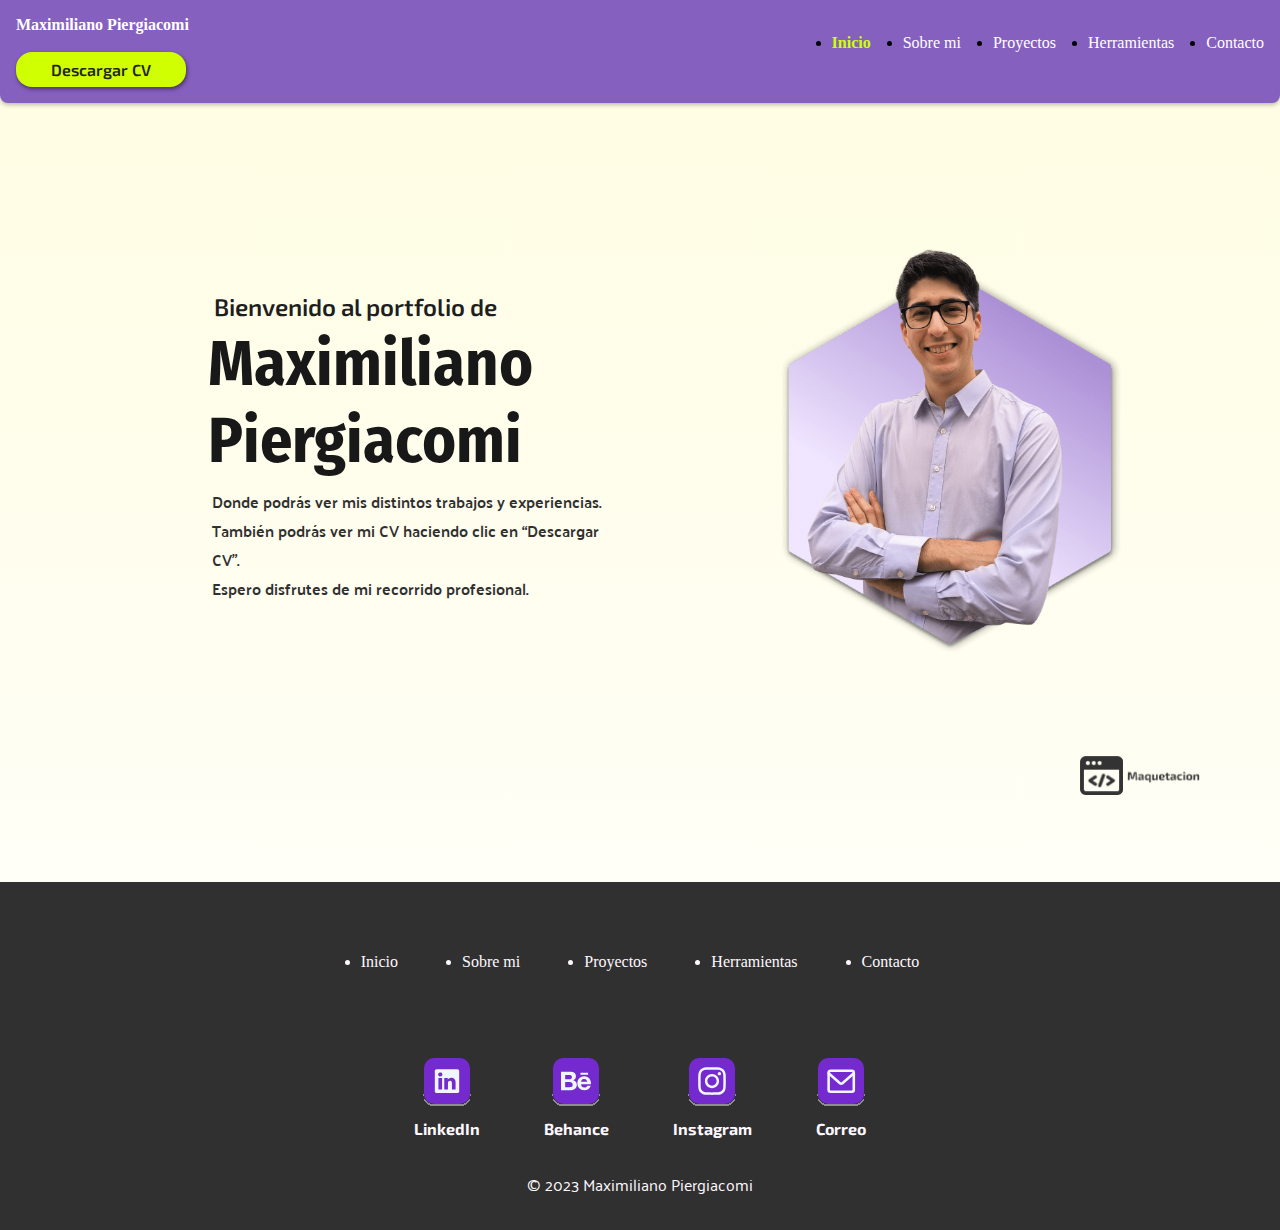
==== commit 082df798: "actualizacion de pagina herramientas modificacion intermedia de animacion en pagina index (falta agr" ====
--- a/index.html
+++ b/index.html
@@ -15,7 +15,9 @@
     <link href="https://cdn.jsdelivr.net/npm/bootstrap@5.3.2/dist/css/bootstrap.min.css" rel="stylesheet"
         integrity="sha384-T3c6CoIi6uLrA9TneNEoa7RxnatzjcDSCmG1MXxSR1GAsXEV/Dwwykc2MPK8M2HN" crossorigin="anonymous">
     <link rel="stylesheet" href="./estilos/styles.css">
-    <title>Maximiliano Piergiacomi</title>
+    <title>Diseño UX | Maximiliano Piergiacomi - Portfolio de Experiencia de Usuario</title>
+    <meta name="description"
+        content="Explora el portfolio de diseño UX de Maximiliano Piergiacomi. Descubre cómo transformo ideas en experiencias cautivadoras.">
 </head>
 
 <!-- Aqui comienza el body -->
@@ -67,20 +69,80 @@
 
 
     <!-- Aqui comienza el main, el cual en esta pagina va a estar conformado por un texto con un titulo, subtitulo y parrafo, un boton y una imagen a su izquierda -->
-    <main class="hero">
-        <!-- Portada. -->
-        <section class="hero__texto">
-            <h2 class="hero__subtitulo">Bienvenido a mi porfolio</h2>
-            <h1 class="hero__titulo">Diseñador UX/UI</h1>
-            <p class="hero__parrafo">Donde podrás ver mis distintos trabajos y experiencias.
-                <br>También podrás ver mi CV haciendo clic en “Descargar CV".
-                <br>Espero disfrutes de mi recorrido profesional. </p>
-        </section>
-        <!-- Imagen de portada. -->
-        <section class="hero__img">
-            <img src="./imagenes/index.png" alt="Foto de Maximiliano Piergiacomi">
-        </section>
+    <main>
+        <div class="hero ">
+            <!-- Portada. -->
+            <section class="hero__texto">
+                <h2 class="hero__subtitulo">Bienvenido al portfolio de</h2>
+                <h1 class="hero__titulo">Maximiliano Piergiacomi</h1>
+                <p class="hero__parrafo">Donde podrás ver mis distintos trabajos y experiencias.
+                    <br>También podrás ver mi CV haciendo clic en “Descargar CV".
+                    <br>Espero disfrutes de mi recorrido profesional.
+                </p>
+            </section>
+            <!-- Imagen de portada. -->
+            <section class="hero__img hero__animacion">
+                <img src="./imagenes/index.png" alt="Foto de Maximiliano Piergiacomi">
+            </section>
+        </div>
+
+
+        <div class="slider">
+            <div class="slide-track">
+                <div class="slide">
+                    <img src="./imagenes/usablilidad.png" alt="" />
+                </div>
+                <div class="slide">
+                    <img src="./imagenes/pruebas con usuarios.png"  alt="" />
+                </div>
+                <div class="slide">
+                    <img src="./imagenes/diseño web.png" alt="" />
+                </div>
+                <div class="slide">
+                    <img src="./imagenes/diseño mobile.png"  alt="" />
+                </div>
+                <div class="slide">
+                    <img src="./imagenes/diseño responsive.png"  alt="" />
+                </div>
+                <div class="slide">
+                    <img src="./imagenes/maquetacion.png" alt="" />
+                </div>
+                <div class="slide">
+                    <img src="./imagenes/prototipado.png"  alt="" />
+                </div>
+                <div class="slide">
+                    <img src="./imagenes/Investigacion de usuario.png"  alt="" />
+                </div>
+                <div class="slide">
+                    <img src="./imagenes/design thinking.png"  alt="" />
+                </div>
+                <div class="slide">
+                    <img src="./imagenes/accesibilidad.png"  alt="" />
+                </div>
+                <div class="slide">
+                    <img src="./imagenes/usablilidad.png" alt="" />
+                </div>
+                <div class="slide">
+                    <img src="./imagenes/pruebas con usuarios.png"  alt="" />
+                </div>
+                <div class="slide">
+                    <img src="./imagenes/diseño web.png" alt="" />
+                </div>
+                <div class="slide">
+                    <img src="./imagenes/diseño mobile.png"  alt="" />
+                </div>
+                <div class="slide">
+                    <img src="./imagenes/diseño responsive.png"  alt="" />
+                </div>
+                <div class="slide">
+                    <img src="./imagenes/maquetacion.png" alt="" />
+                </div>
+            </div>
+        </div>
     </main>
+
+
+
 
     <footer class="footer">
         <div class="footer__links">
--- a/estilos/styles.css
+++ b/estilos/styles.css
@@ -42,6 +42,40 @@
 /* ---- estilos del body ---- */
 body {
   background: linear-gradient(180deg, #FFFDE0 -2.34%, #FFF 100%);
+}
+
+.boton {
+  display: flex;
+  align-items: center;
+  justify-content: center;
+  max-width: 25rem;
+  min-width: 10rem;
+  padding: 0.5rem 1rem;
+  margin: 1rem 1rem 2rem 1rem;
+  border-radius: 1rem;
+  color: #ffffff;
+  background: #222222;
+  box-shadow: 0px 2px 2px 0px rgba(0, 0, 0, 0.5);
+  font-family: "Exo 2", sans-serif;
+  font-size: 1rem;
+  font-weight: 600;
+}
+
+.boton-secundario {
+  display: flex;
+  align-items: center;
+  justify-content: center;
+  max-width: 25rem;
+  min-width: 10rem;
+  padding: 0.5rem 1rem;
+  margin: 1rem 1rem 2rem 1rem;
+  border-radius: 1rem;
+  color: #222222;
+  background: #CFFF00;
+  box-shadow: 0px 2px 2px 0px rgba(0, 0, 0, 0.5);
+  font-family: "Exo 2", sans-serif;
+  font-size: 1rem;
+  font-weight: 600;
 }
 
 /* --- contenedor principal de la navbar ---- */
@@ -225,6 +259,49 @@
   }
 }
 
+@keyframes scroll {
+  0% {
+    transform: translateX(0);
+  }
+  100% {
+    transform: translateX(-37.5rem);
+  }
+}
+.slider {
+  height: auto;
+  margin: auto;
+  padding-bottom: 5rem;
+  overflow: hidden;
+  position: relative;
+  width: 100%;
+}
+.slider::before, .slider::after {
+  content: "";
+  height: 100px;
+  position: absolute;
+  width: 200px;
+  z-index: 2;
+}
+.slider::after {
+  right: 0;
+  top: 0;
+  transform: rotateZ(180deg);
+}
+.slider::before {
+  left: 0;
+  top: 0;
+}
+.slider .slide-track {
+  animation: scroll 10s linear infinite;
+  display: flex;
+  width: 5000px;
+}
+.slider .slide {
+  height: 100;
+  width: 7.5rem;
+  margin-left: 5rem;
+}
+
 /* ---- estructura del body ---- */
 .hero {
   display: flex;
@@ -281,6 +358,34 @@
   align-items: center;
   padding: 0rem 1rem 0rem 1rem;
 }
+.hero__animacion {
+  -webkit-animation: __animacion 2s cubic-bezier(0.39, 0.575, 0.565, 1) both;
+  animation: __animacion 2s cubic-bezier(0.39, 0.575, 0.565, 1) both;
+}
+@-webkit-keyframes __animacion {
+  0% {
+    -webkit-transform: translateZ(-80px);
+    transform: translateZ(-80px);
+    opacity: 0;
+  }
+  100% {
+    -webkit-transform: translateZ(0);
+    transform: translateZ(0);
+    opacity: 1;
+  }
+}
+@keyframes __animacion {
+  0% {
+    -webkit-transform: translateZ(-80px);
+    transform: translateZ(-80px);
+    opacity: 0;
+  }
+  100% {
+    -webkit-transform: translateZ(0);
+    transform: translateZ(0);
+    opacity: 1;
+  }
+}
 @media (min-width: 768px) {
   .hero {
     flex-direction: row;
@@ -309,6 +414,30 @@
     max-width: 36.0625rem;
     min-width: 20rem;
   }
+  .hero__animacion {
+    -webkit-animation: __animacion 1.5s cubic-bezier(0.25, 0.46, 0.45, 0.94) both;
+    animation: __animacion 1.5s cubic-bezier(0.25, 0.46, 0.45, 0.94) both;
+  }
+  @-webkit-keyframes __animacion {
+    0% {
+      -webkit-transform: translateX(0);
+      transform: translateX(0);
+    }
+    100% {
+      -webkit-transform: translateX(100px);
+      transform: translateX(100px);
+    }
+  }
+  @keyframes __animacion {
+    0% {
+      -webkit-transform: translateX(0);
+      transform: translateX(0);
+    }
+    100% {
+      -webkit-transform: translateX(100px);
+      transform: translateX(100px);
+    }
+  }
 }
 
 /* ---- estilos pagina Sobre mi ---- */
@@ -317,113 +446,239 @@
   flex-direction: column;
   align-items: center;
   justify-content: center;
-  padding: 8rem 1rem 0rem 1rem;
-  margin: 0rem 1rem 0rem 1rem;
-  border-radius: 2rem;
+  padding: 8rem 1rem 4rem 1rem;
   gap: 2rem;
-  background: #191919;
-  color: #E2E2E2;
-}
-
+  background: #242424;
+  color: #ffffff;
+  /* ---Formacion---*/
+  /*-- diseño---*/
+  /* cursos y certifiaciones*/
+  /* --- media query ---*/
+}
+.sobremi__fondo {
+  background: #FFF9FF;
+}
+.sobremi__icono {
+  max-width: 2rem;
+}
 .sobremi__texto {
   display: flex;
   flex-direction: column;
   gap: 0.5rem;
 }
-
-.sobremi h1 {
+.sobremi__subtitulo {
+  font-family: "Exo 2", sans-serif;
+  font-size: 0.75rem;
+}
+.sobremi__titulo {
   font-family: "Fira Sans Condensed", sans-serif;
   font-size: 3rem;
   font-weight: 700;
   padding-bottom: 1rem;
 }
-
-.sobremi h5 {
-  font-family: "Exo 2", sans-serif;
-  font-size: 0.75rem;
-}
-
-.sobremi p {
+.sobremi__parrafo {
   font-family: "Palanquin", sans-serif;
   font-size: 1rem;
   padding-left: 1rem;
 }
-
-.sobremi__icono {
-  max-width: 2rem;
-}
-
-/* --- formacion ---- */
+.sobremi__img {
+  min-width: 17rem;
+}
+.sobremi .animacion {
+  -webkit-animation: animacion 2s cubic-bezier(0.39, 0.575, 0.565, 1) both;
+  animation: animacion 2s cubic-bezier(0.39, 0.575, 0.565, 1) both;
+}
+@-webkit-keyframes animacion {
+  0% {
+    -webkit-transform: translateZ(-80px);
+    transform: translateZ(-80px);
+    opacity: 0;
+  }
+  100% {
+    -webkit-transform: translateZ(0);
+    transform: translateZ(0);
+    opacity: 1;
+  }
+}
+@keyframes animacion {
+  0% {
+    -webkit-transform: translateZ(-80px);
+    transform: translateZ(-80px);
+    opacity: 0;
+  }
+  100% {
+    -webkit-transform: translateZ(0);
+    transform: translateZ(0);
+    opacity: 1;
+  }
+}
 .sobremi__formacion {
   display: flex;
   flex-direction: column;
   padding: 2rem;
-  margin: 1rem;
+  margin: 5rem 1rem 3rem 1rem;
   border-radius: 1rem;
   gap: 1rem;
-  background-color: rgba(255, 255, 255, 0.4588235294);
-}
-
-.sobremi__academica {
+  background: linear-gradient(180deg, #CDC4FF 0%, #F3E6FF 100%);
+}
+.sobremi__primaria {
   display: flex;
   flex-direction: column;
   gap: 1rem;
 }
-
-.academica__titulo {
-  display: flex;
-  flex-direction: row;
+.sobremi__primaria-titulo {
   gap: 1rem;
   align-items: center;
-}
-
+  font-family: "Fira Sans Condensed", sans-serif;
+}
+.sobremi__primaria-texto {
+  font-family: "Palanquin", sans-serif;
+}
+.sobremi__secundaria {
+  display: flex;
+  flex-direction: column;
+  gap: 1rem;
+}
+.sobremi__secundaria-titulo {
+  gap: 1rem;
+  align-items: center;
+  font-family: "Fira Sans Condensed", sans-serif;
+}
+.sobremi__secundaria-texto {
+  font-family: "Palanquin", sans-serif;
+}
+.sobremi__universitaria {
+  display: flex;
+  flex-direction: column;
+  gap: 1rem;
+}
+.sobremi__universitaria-titulo {
+  gap: 1rem;
+  align-items: center;
+  font-family: "Fira Sans Condensed", sans-serif;
+}
+.sobremi__universitaria-texto {
+  font-family: "Palanquin", sans-serif;
+}
 .sobremi__design {
   display: flex;
   flex-direction: column;
   gap: 1rem;
   padding: 2rem;
-}
-
-/* ---cursos con certificaciones --- */
-.cursos {
-  display: flex;
-  flex-direction: column;
+  margin-left: 1rem;
+  margin-right: 1rem;
+}
+.sobremi__design-titulo {
+  font-size: 1.75rem;
+  font-family: "Exo 2", sans-serif;
+  font-weight: 700;
+}
+.sobremi__design-texto {
+  font-size: 1rem;
+  font-family: "Palanquin", sans-serif;
+  font-weight: 500;
+}
+.sobremi__contenedor {
+  display: flex;
+  flex-direction: column;
+  justify-content: center;
+  align-items: center;
   gap: 2rem;
+  border-radius: 1rem;
+  padding: 1rem;
   margin: 1rem;
-  padding: 1rem;
-  justify-content: center;
-  align-items: center;
-}
-
-.sobremi__cursos {
-  display: flex;
-  flex-direction: column;
-  gap: 1rem;
-  padding: 1rem 1rem 2rem 1rem;
-  border-radius: 0.5rem;
-  background-color: rgba(255, 255, 255, 0.4470588235);
-}
-
-.certificado {
-  border-radius: 0.25rem;
-  max-width: 400px;
-}
-
-/* media queri de seccion sobre mi */
+  background: linear-gradient(180deg, #CDC4FF 0%, #F3E6FF 100%);
+}
+.sobremi__contenedor-titulo {
+  color: #181818;
+  font-size: 2rem;
+  font-weight: 700;
+}
+.sobremi__contenedor-cursos {
+  display: flex;
+  flex-direction: column;
+  gap: 2rem;
+  justify-content: center;
+  align-items: center;
+}
+.sobremi__cursopei {
+  display: flex;
+  flex-direction: column;
+  align-items: center;
+  justify-content: center;
+  padding: 0rem;
+  gap: 2rem;
+  background: #FFF9FF;
+  border-radius: 2rem;
+  margin: 0;
+}
+.sobremi__cursopei-certificado {
+  border-radius: 1rem;
+  max-width: 37rem;
+}
+.sobremi__cursopei-titulo {
+  margin: auto;
+}
+.sobremi__cursopei-parrafo {
+  padding: 2rem;
+}
+.sobremi__cursoux {
+  display: flex;
+  flex-direction: column;
+  align-items: center;
+  justify-content: center;
+  padding: 0rem;
+  gap: 2rem;
+  background: #FFF9FF;
+  border-radius: 2rem;
+  margin: 0;
+}
+.sobremi__cursoux-certificado {
+  border-radius: 1rem;
+  max-width: 37rem;
+}
+.sobremi__cursoux-titulo {
+  margin: auto;
+}
+.sobremi__cursoux-parrafo {
+  padding: 2rem;
+}
+.sobremi__cursouxa {
+  display: flex;
+  flex-direction: column;
+  align-items: center;
+  justify-content: center;
+  padding: 0rem;
+  gap: 2rem;
+  background: #FFF9FF;
+  border-radius: 2rem;
+  margin: 0;
+}
+.sobremi__cursouxa-certificado {
+  border-radius: 1rem;
+  max-width: 37rem;
+}
+.sobremi__cursouxa-titulo {
+  margin: auto;
+}
+.sobremi__cursouxa-parrafo {
+  padding: 2rem;
+}
 @media (min-width: 768px) {
   .sobremi {
-    display: flex;
     flex-direction: row;
-    margin: 10rem 5rem 5rem 5rem;
-    padding: 5rem;
-    align-items: center;
+    margin: 0;
+    padding: 10rem;
+    border-radius: 1rem;
     justify-content: space-evenly;
     gap: 5rem;
+    /* formacion */
+    /* sobre mi carrera de diseño */
+    /* cursos y certifiaciones*/
   }
   .sobremi__texto {
     max-width: 25rem;
   }
-  /* formacion */
   .sobremi__formacion {
     display: grid;
     grid-template-columns: repeat(3, 1fr);
@@ -431,171 +686,619 @@
     padding: 5rem;
     margin: 5rem;
   }
-  .sobremi__formacion h2 {
+  .sobremi__formacion-titulo {
     grid-column: 1/4;
     grid-row: 1;
   }
-  .primaria {
+  .sobremi__primaria {
     grid-column: 1;
     grid-row: 2;
   }
-  .secundaria {
+  .sobremi__secundaria {
     grid-column: 2;
     grid-row: 2;
   }
-  .universitaria {
+  .sobremi__universitaria {
     grid-column: 3;
     grid-row: 2;
   }
-  /* sobre mi carrera de diseño */
   .sobremi__design {
     margin: 5rem;
-    padding: 3rem 5rem 3rem 5rem;
-  }
-  .cursos {
-    /* display: grid;
-    grid-template-columns: 6;
-    grid-template-rows: 2; */
+    padding: 3rem 10rem 3rem 10rem;
+  }
+  .sobremi__design-titulo {
+    font-size: 2rem;
+    font-weight: 700;
+    padding-bottom: 2rem;
+  }
+  .sobremi__design-texto {
+    font-size: 1.25rem;
+  }
+  .sobremi__contenedor {
+    border-radius: 1rem;
+    padding: 1rem;
+    margin: 2rem;
+  }
+  .sobremi__contenedor-titulo {
+    color: #181818;
+    font-size: 2rem;
+    font-weight: 700;
     padding: 2rem;
-    margin: 5rem;
-    border-radius: 2rem;
-    background-color: #742ACE;
-  }
-  .sobremi__cursos {
-    max-height: 25rem;
+  }
+  .sobremi__cursopei {
     display: grid;
-    grid-template-columns: 1fr 1fr;
+    grid-template-columns: repeat(2, 1fr);
     grid-template-rows: 0.25fr 1fr;
-    justify-items: center;
-    align-items: center;
-    gap: 1rem;
-  }
-  .sobremi__cursos__titulo {
+    margin: 4rem;
+  }
+  .sobremi__cursopei-certificado {
+    grid-column: 1;
+    grid-row: 1/3;
+    border-radius: 1rem;
+    max-width: 37rem;
+  }
+  .sobremi__cursopei-titulo {
+    grid-column: 2;
     grid-row: 1;
+    margin: auto;
+  }
+  .sobremi__cursopei-parrafo {
     grid-column: 2;
-    margin-right: auto;
-  }
-  .sobremi__cursos__subtitulo {
+    grid-row: 2;
+    padding: 2rem;
+  }
+  .sobremi__cursoux {
+    display: grid;
+    grid-template-columns: repeat(2, 1fr);
+    grid-template-rows: 0.25fr 1fr;
+    margin: 4rem;
+  }
+  .sobremi__cursoux-certificado {
+    grid-column: 1;
+    grid-row: 1/3;
+    border-radius: 1rem;
+    max-width: 37rem;
+  }
+  .sobremi__cursoux-titulo {
+    margin: auto;
+    grid-column: 2;
     grid-row: 1;
+  }
+  .sobremi__cursoux-parrafo {
+    padding: 2rem;
+    grid-column: 2;
+    grid-row: 2;
+  }
+  .sobremi__cursouxa {
+    display: grid;
+    grid-template-columns: repeat(2, 1fr);
+    grid-template-rows: 0.25fr 1fr;
+    margin: 4rem;
+  }
+  .sobremi__cursouxa-certificado {
     grid-column: 1;
-  }
-  .sobremi__cursos__parrafo {
+    grid-row: 1/3;
+    border-radius: 1rem;
+    max-width: 37rem;
+  }
+  .sobremi__cursouxa-titulo {
+    margin: auto;
+    grid-column: 2;
+    grid-row: 1;
+  }
+  .sobremi__cursouxa-parrafo {
+    padding: 2rem;
+    grid-column: 2;
     grid-row: 2;
-    grid-column: 2;
-  }
-  .certificado {
-    grid-row: 2;
-    grid-column: 1;
-  }
-}
+  }
+}
+
 /* -- protectos --- */
-.proyecto__presentacion {
+.presentacion {
   display: grid;
   grid-template-columns: 2;
   grid-template-rows: 3;
+  gap: 4rem;
+  align-items: center;
+  justify-items: center;
+  background: #222222;
+  margin: 0;
+  padding: 8rem 2rem 8rem 2rem;
+}
+.presentacion__img {
+  max-width: 15rem;
+  min-width: 5rem;
+  max-height: 15rem;
+  min-height: 5rem;
+  border-radius: 50rem;
+  border: solid #ffffff 8px;
+}
+.presentacion__iconos {
+  grid-column: 1/2;
+  display: flex;
+  flex-direction: row;
+  margin: auto;
   gap: 2rem;
-  align-items: center;
-  justify-items: center;
-  margin: 8rem 2rem 4rem 2rem;
-  padding: 1rem;
-}
-
-.proyecto__img {
-  max-width: 25rem;
-  min-width: 5rem;
-  border-radius: 1rem 1rem 0rem 0rem;
-}
-
-.proyecto__iconos {
-  grid-column: 1/2;
-  margin: auto;
-}
-
-.icono {
-  max-width: 2rem;
-}
-
-.proyecto__intro {
+}
+.presentacion__intro {
   display: flex;
   flex-direction: column;
   gap: 1rem;
   text-align: start;
   justify-content: center;
   align-items: center;
-}
-
-.proyectos__contenedor {
-  display: grid;
-  grid-template-columns: 1fr;
-  grid-template-rows: repeat(4, 1fr);
-  padding: 2rem;
-  margin: 2rem;
+  color: #ffffff;
+}
+.presentacion__intro-titulo {
+  font-family: "Exo 2", sans-serif;
+  font-size: 2rem;
+  padding: 0rem 1rem 1rem 1rem;
+}
+.presentacion__intro-parrafo {
+  font-family: "Palanquin", sans-serif;
+  font-size: 1rem;
+  margin: 0rem 2rem 2rem 2rem;
+}
+
+.proyectos {
+  display: flex;
+  flex-direction: column;
+  padding: 2rem 1rem 4rem 1rem;
   gap: 2rem;
-  align-items: end;
-}
-
-.proyecto__boton {
-  display: flex;
-  align-items: center;
-  justify-content: center;
-  max-width: 25rem;
-  min-width: 10rem;
+  align-items: center;
+  justify-items: center;
+  place-items: center;
+  background: #FFF9FF;
+}
+.proyectos__titulo {
+  font-family: "Fira Sans Condensed", sans-serif;
+  font-weight: 600;
+  font-size: 2rem;
+  color: #181818;
+}
+.proyectos .tarjeta__gear,
+.proyectos .tarjeta__discord,
+.proyectos .tarjeta__pulso365,
+.proyectos .tarjeta__pet {
+  display: flex;
+  width: 20rem;
+  padding: 0rem 0.5rem 0.5rem 0.5rem;
+  flex-direction: column;
+  justify-content: center;
+  align-items: center;
+  gap: 2rem;
+  background: linear-gradient(180deg, #CDC4FF 0%, #F3E6FF 100%);
+  border-radius: 1rem;
+}
+.proyectos .tarjeta__gear-img,
+.proyectos .tarjeta__discord-img,
+.proyectos .tarjeta__pulso365-img,
+.proyectos .tarjeta__pet-img {
+  width: 20rem;
+  height: 15rem;
+  border-radius: 1rem 1rem 0rem 0rem;
+}
+.proyectos .tarjeta__gear-contenido,
+.proyectos .tarjeta__discord-contenido,
+.proyectos .tarjeta__pulso365-contenido,
+.proyectos .tarjeta__pet-contenido {
+  display: flex;
+  height: 3.3125rem;
+  padding: 0rem 0.5rem;
+  flex-direction: column;
+  justify-content: center;
+  align-items: center;
+  gap: 0.25rem;
+  align-self: stretch;
+  margin: 1rem 1rem 0rem 1rem;
+}
+.proyectos .tarjeta__gear-titulo,
+.proyectos .tarjeta__discord-titulo,
+.proyectos .tarjeta__pulso365-titulo,
+.proyectos .tarjeta__pet-titulo {
+  font-family: "Exo 2", sans-serif;
+  font-size: 1rem;
+  font-style: normal;
+  font-weight: 700;
+  line-height: normal;
+}
+.proyectos .tarjeta__gear-texto,
+.proyectos .tarjeta__discord-texto,
+.proyectos .tarjeta__pulso365-texto,
+.proyectos .tarjeta__pet-texto {
+  font-family: "Palanquin", sans-serif;
+  font-size: 1rem;
+  font-style: normal;
+  font-weight: 400;
+  line-height: normal;
+}
+.proyectos .tarjeta__gear-boton,
+.proyectos .tarjeta__discord-boton,
+.proyectos .tarjeta__pulso365-boton,
+.proyectos .tarjeta__pet-boton {
+  display: flex;
   padding: 0.5rem 1rem;
-  margin: 1rem 1rem 2rem 1rem;
-  border-radius: 1rem;
-  color: whitesmoke;
-  background: #7F5AF0;
-  box-shadow: 0px 2px 2px 0px rgba(0, 0, 0, 0.5);
-}
-
-.proyecto__tarjeta {
-  max-width: 25rem;
-  display: flex;
-  flex-direction: column;
-  align-items: stretch;
-  gap: 1rem;
-  background-color: white;
-  border-radius: 1rem;
-}
-
-.proyecto__tarjeta__texto {
-  padding: 0rem 1rem 1.5rem 1rem;
+  flex-direction: column;
+  justify-content: center;
+  align-items: center;
+  gap: 0.5rem;
+  align-self: stretch;
 }
 
 @media (min-width: 768px) {
-  .proyecto__presentacion {
+  .presentacion {
     display: grid;
     grid-template-columns: 2;
-    grid-row: 1fr 2fr 1fr;
-  }
-  .proyecto__img {
+    grid-template-rows: 3;
+    gap: 4rem;
+    align-items: center;
+    justify-items: center;
+    background: #222222;
+    margin: 0;
+    padding: 8rem 2rem 8rem 2rem;
+  }
+  .presentacion__img {
+    max-width: 20rem;
+    min-width: 5rem;
+    max-height: 20rem;
+    min-height: 5rem;
+  }
+  .presentacion__intro {
+    margin: 0rem 1rem 0rem 1rem;
+  }
+  .proyectos {
+    display: grid;
+    grid-template-columns: repeat(2, 1fr);
+    grid-template-rows: 0.25fr 1fr 1fr;
+    grid-auto-flow: dense;
+    padding: 0rem 4rem 8rem 4rem;
+    row-gap: 5rem;
+    margin-left: auto;
+    margin-right: auto;
+  }
+  .proyectos__titulo {
+    grid-column: 1/5;
+    grid-row: 1;
+    font-size: 3rem;
+    padding: 4rem 2rem 0rem 2rem;
+    margin-right: auto;
+  }
+  .proyectos .tarjeta__gear {
     grid-row: 2;
     grid-column: 1;
-    max-height: 16rem;
-  }
-  .proyecto__iconos {
+    margin-left: auto;
+    margin-right: auto;
+  }
+  .proyectos .tarjeta__discord {
+    grid-row: 2;
+    grid-column: 2;
+    margin-left: auto;
+    margin-right: auto;
+  }
+  .proyectos .tarjeta__pulso365 {
     grid-row: 3;
     grid-column: 1;
-  }
-  .proyecto__intro {
+    margin-left: auto;
+    margin-right: auto;
+  }
+  .proyectos .tarjeta__pet {
+    grid-row: 3;
+    grid-column: 2;
+    margin-left: auto;
+    margin-right: auto;
+  }
+}
+@media (min-width: 1024px) {
+  .presentacion {
+    padding-top: 4rem;
+    display: grid;
+    grid-template-columns: 1fr 1.5fr;
+    grid-template-rows: 0.25fr 1fr 0.25fr;
+    padding-left: 5rem;
+    padding-right: 5rem;
+  }
+  .presentacion__img {
+    grid-row: 2;
+    grid-column: 1;
+    max-width: 25rem;
+    min-width: 20rem;
+    max-height: 25rem;
+    min-height: 20rem;
+    border-radius: 50rem;
+  }
+  .presentacion__iconos {
+    grid-row: 3;
+    grid-column: 1;
+  }
+  .presentacion__intro {
+    grid-row: 1/4;
+    grid-column: 2;
+  }
+  .proyectos {
+    display: grid;
+    grid-template-columns: repeat(3, 1fr);
+    grid-template-rows: 0.25fr 1fr 1fr;
+    grid-auto-flow: dense;
+    padding: 0rem 4rem 8rem 4rem;
+    row-gap: 5rem;
+  }
+  .proyectos__titulo {
+    grid-column: 1/5;
+    grid-row: 1;
+    font-size: 3rem;
+    padding: 4rem 2rem 0rem 2rem;
+    margin-right: auto;
+  }
+  .proyectos .tarjeta__gear {
+    grid-row: 2;
+    grid-column: 1;
+    margin-left: auto;
+    margin-right: auto;
+  }
+  .proyectos .tarjeta__discord {
     grid-row: 2;
     grid-column: 2;
-    max-width: 30rem;
-  }
-  .proyectos__contenedor {
-    display: grid;
-    grid-template-columns: repeat(4, 1fr);
-    grid-template-rows: 1;
-    max-height: 40rem;
-  }
-  .proyecto__tarjeta {
-    min-height: 33rem;
-  }
-  .proyecto__tarjeta__texto {
-    margin-bottom: auto;
-  }
-  .proyecto__boton {
-    margin: 1rem 1rem 2rem 1rem;
+    margin-left: auto;
+    margin-right: auto;
+  }
+  .proyectos .tarjeta__pulso365 {
+    grid-row: 2;
+    grid-column: 3;
+    margin-left: auto;
+    margin-right: auto;
+  }
+  .proyectos .tarjeta__pet {
+    grid-row: 3;
+    grid-column: 1;
+    margin-left: auto;
+    margin-right: auto;
+  }
+}
+.fade-in {
+  -webkit-animation: fade-in 4s cubic-bezier(0.39, 0.575, 0.565, 1) both;
+  animation: fade-in 4s cubic-bezier(0.39, 0.575, 0.565, 1) both;
+}
+
+@-webkit-keyframes fade-in {
+  0% {
+    opacity: 0;
+  }
+  100% {
+    opacity: 1;
+  }
+}
+@keyframes fade-in {
+  0% {
+    opacity: 0;
+  }
+  100% {
+    opacity: 1;
+  }
+}
+.swing-in-top-fwd {
+  -webkit-animation: swing-in-top-fwd 4s cubic-bezier(0.175, 0.885, 0.32, 1.275) both;
+  animation: swing-in-top-fwd 4s cubic-bezier(0.175, 0.885, 0.32, 1.275) both;
+}
+
+@-webkit-keyframes swing-in-top-fwd {
+  0% {
+    -webkit-transform: rotateX(-100deg);
+    transform: rotateX(-100deg);
+    -webkit-transform-origin: top;
+    transform-origin: top;
+    opacity: 0;
+  }
+  100% {
+    -webkit-transform: rotateX(0deg);
+    transform: rotateX(0deg);
+    -webkit-transform-origin: top;
+    transform-origin: top;
+    opacity: 1;
+  }
+}
+@keyframes swing-in-top-fwd {
+  0% {
+    -webkit-transform: rotateX(-100deg);
+    transform: rotateX(-100deg);
+    -webkit-transform-origin: top;
+    transform-origin: top;
+    opacity: 0;
+  }
+  100% {
+    -webkit-transform: rotateX(0deg);
+    transform: rotateX(0deg);
+    -webkit-transform-origin: top;
+    transform-origin: top;
+    opacity: 1;
+  }
+}
+.herramientas {
+  display: flex;
+  flex-direction: column;
+  align-items: center;
+  justify-content: center;
+  padding: 8rem 1rem 4rem 1rem;
+  background: #242424;
+  color: #ffffff;
+}
+
+.recomendaciones {
+  display: flex;
+  flex-direction: column;
+  align-items: center;
+  justify-content: center;
+}
+.recomendaciones__contenedor {
+  background: linear-gradient(180deg, #CDC4FF 0%, #F3E6FF 100%);
+}
+.recomendaciones__titulo {
+  font-family: "Fira Sans Condensed", sans-serif;
+  font-size: 3rem;
+  padding: 2rem 2rem 1rem 2rem;
+  text-align: center;
+}
+.recomendaciones__descripcion {
+  padding: 1rem 2rem 2rem 2rem;
+  font-family: "Palanquin", sans-serif;
+  font-weight: 600;
+  font-size: 1rem;
+}
+.recomendaciones__libro {
+  display: flex;
+  flex-direction: column;
+  justify-content: center;
+  align-items: center;
+  background: #FFF9FF;
+  border-radius: 1rem;
+  margin: 1rem;
+}
+.recomendaciones__libro-img {
+  max-width: 15rem;
+  object-fit: cover;
+  padding: 2rem 0rem 2rem 0rem;
+}
+.recomendaciones__libro-titulo {
+  font-family: "Fira Sans Condensed", sans-serif;
+  font-size: 1.5rem;
+  padding: 1rem 2rem 1rem 2rem;
+  text-align: center;
+}
+.recomendaciones__libro-descripcion {
+  padding: 0rem 3rem 4rem 3rem;
+  font-family: "Palanquin", sans-serif;
+  font-weight: 600;
+  font-size: 1rem;
+}
+.recomendaciones__libro-barra {
+  width: 100%;
+  border: none;
+  height: 1px;
+  background-color: #222222;
+  padding: 0rem 2rem 0rem 2rem;
+}
+.recomendaciones__canal {
+  display: flex;
+  flex-direction: column;
+  justify-content: center;
+  align-items: center;
+  background: #242424;
+  color: #ffffff;
+}
+.recomendaciones__canal-img {
+  max-width: 35rem;
+  height: 15rem;
+  object-fit: cover;
+  padding: 1rem;
+}
+.recomendaciones__canal-titulo {
+  font-family: "Fira Sans Condensed", sans-serif;
+  font-size: 2.5rem;
+  padding: 1rem 2rem 1rem 2rem;
+  text-align: center;
+}
+.recomendaciones__canal-descripcion {
+  padding: 0rem 3rem 1rem 3rem;
+  font-family: "Palanquin", sans-serif;
+  font-weight: 600;
+  font-size: 1rem;
+}
+
+.contenedor {
+  display: flex;
+  flex-direction: column;
+  background: #222222;
+  color: #ffffff;
+  align-items: center;
+  justify-content: center;
+}
+
+.contacto {
+  display: flex;
+  flex-direction: column;
+  align-items: center;
+  justify-content: center;
+  padding: 8rem 1rem 4rem 1rem;
+  gap: 2rem;
+  width: 100%;
+}
+.contacto__titulo {
+  font-family: "Fira Sans Condensed", sans-serif;
+  font-size: 2rem;
+}
+.contacto__texto {
+  font-family: "Palanquin", sans-serif;
+  font-weight: 500;
+  padding: 0rem 2rem 0rem 2rem;
+  margin: auto;
+  max-width: 24rem;
+}
+.contacto .formulario {
+  display: flex;
+  flex-direction: column;
+  gap: 0.5rem;
+  width: 20rem;
+}
+.contacto .formulario__nombre {
+  font-family: "Exo 2", sans-serif;
+  font-weight: 600;
+  font-size: 1.25rem;
+}
+.contacto .formulario__nombre-ph {
+  display: block;
+  border-radius: 0.25rem;
+  padding: 0rem 1rem 0rem 1rem;
+}
+.contacto .formulario__correo {
+  font-family: "Exo 2", sans-serif;
+  font-weight: 600;
+  font-size: 1.25rem;
+}
+.contacto .formulario__correo-ph {
+  display: block;
+  border-radius: 0.25rem;
+  padding: 0rem 1rem 0rem 1rem;
+}
+.contacto .formulario__mensaje {
+  font-family: "Exo 2", sans-serif;
+  font-weight: 600;
+  font-size: 1.25rem;
+}
+.contacto .formulario__mensaje-ph {
+  display: block;
+  border-radius: 0.25rem;
+  padding: 0rem 1rem 0rem 1rem;
+}
+
+.cta {
+  display: flex;
+  flex-direction: column;
+  align-items: center;
+  justify-content: center;
+  padding: 0rem 2rem 2rem 2rem;
+  width: 100%;
+}
+.cta__img {
+  max-width: 15rem;
+  padding-top: 2rem;
+}
+.cta__img-texto {
+  font-family: "Fira Sans Condensed", sans-serif;
+  font-size: 2rem;
+  color: #ffffff;
+  font-weight: 500;
+  padding: 3rem 1rem 2rem 1rem;
+  max-width: 20rem;
+}
+
+@media (min-width: 768px) {
+  .contenedor {
+    display: flex;
+    flex-direction: row;
+    align-items: center;
+    justify-content: center;
+  }
+  .contenedor .cta__img {
+    padding-top: 4rem;
   }
 }
 
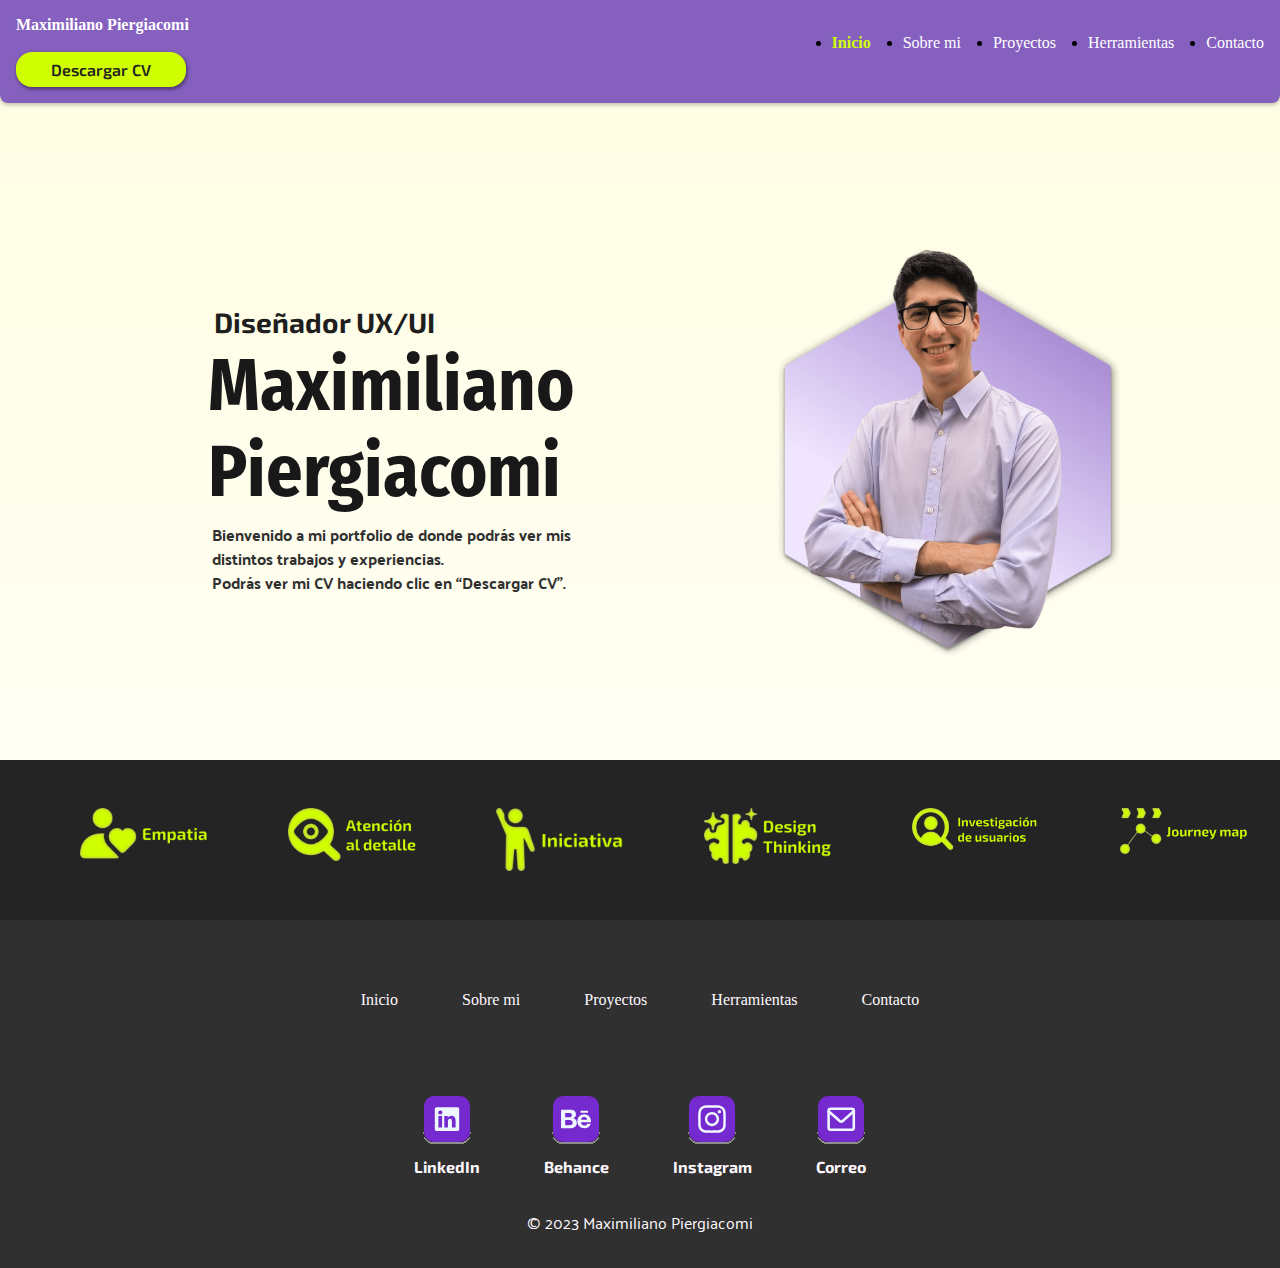
==== commit 4426d76e: "cambie la animacion de inicio y la deje funcionando, tambien cambie las tarjetas de los proyectos pa" ====
--- a/index.html
+++ b/index.html
@@ -73,11 +73,10 @@
         <div class="hero ">
             <!-- Portada. -->
             <section class="hero__texto">
-                <h2 class="hero__subtitulo">Bienvenido al portfolio de</h2>
+                <h2 class="hero__subtitulo">Diseñador UX/UI</h2>
                 <h1 class="hero__titulo">Maximiliano Piergiacomi</h1>
-                <p class="hero__parrafo">Donde podrás ver mis distintos trabajos y experiencias.
-                    <br>También podrás ver mi CV haciendo clic en “Descargar CV".
-                    <br>Espero disfrutes de mi recorrido profesional.
+                <p class="hero__parrafo"> Bienvenido a mi portfolio de donde podrás ver mis distintos trabajos y experiencias.
+                    <br>Podrás ver mi CV haciendo clic en “Descargar CV".
                 </p>
             </section>
             <!-- Imagen de portada. -->
@@ -89,54 +88,47 @@
 
         <div class="slider">
             <div class="slide-track">
+
                 <div class="slide">
-                    <img src="./imagenes/usablilidad.png" alt="" />
+                    <img src="./imagenes/empatia.png"  alt="empatia" />
                 </div>
                 <div class="slide">
-                    <img src="./imagenes/pruebas con usuarios.png"  alt="" />
+                    <img src="./imagenes/atencion-al-detalle.png"  alt="atencion al detalle" />
                 </div>
                 <div class="slide">
-                    <img src="./imagenes/diseño web.png" alt="" />
+                    <img src="./imagenes/iniciativa.png" alt="iniciativa" />
+                </div>
+
+                <div class="slide">
+                    <img src="./imagenes/desing-thinking.png"  alt="design thinking" />
+                </div>
+
+                <div class="slide">
+                    <img src="./imagenes/investigacion-de-usuarios.png"  alt="investigacion de usuarios" />
+                </div>
+
+                <div class="slide">
+                    <img src="./imagenes/journey-map.png"  alt="journey map" />
                 </div>
                 <div class="slide">
-                    <img src="./imagenes/diseño mobile.png"  alt="" />
+                    <img src="./imagenes/sistemas-de-diseño.png" alt=" sistema de diseño" />
                 </div>
                 <div class="slide">
-                    <img src="./imagenes/diseño responsive.png"  alt="" />
+                    <img src="./imagenes/procesos-ux.png"  alt="procesos ux" />
                 </div>
                 <div class="slide">
-                    <img src="./imagenes/maquetacion.png" alt="" />
+                    <img src="./imagenes/prototipado.png" alt="prototipado" />
                 </div>
                 <div class="slide">
-                    <img src="./imagenes/prototipado.png"  alt="" />
+                    <img src="./imagenes/diseño-mobile.png"  alt="diseño mobile" />
                 </div>
                 <div class="slide">
-                    <img src="./imagenes/Investigacion de usuario.png"  alt="" />
+                    <img src="./imagenes/diseño-responsivo.png"  alt="diseño responsivo" />
                 </div>
                 <div class="slide">
-                    <img src="./imagenes/design thinking.png"  alt="" />
+                    <img src="./imagenes/maquetacion.png" alt="maquetacion" />
                 </div>
-                <div class="slide">
-                    <img src="./imagenes/accesibilidad.png"  alt="" />
-                </div>
-                <div class="slide">
-                    <img src="./imagenes/usablilidad.png" alt="" />
-                </div>
-                <div class="slide">
-                    <img src="./imagenes/pruebas con usuarios.png"  alt="" />
-                </div>
-                <div class="slide">
-                    <img src="./imagenes/diseño web.png" alt="" />
-                </div>
-                <div class="slide">
-                    <img src="./imagenes/diseño mobile.png"  alt="" />
-                </div>
-                <div class="slide">
-                    <img src="./imagenes/diseño responsive.png"  alt="" />
-                </div>
-                <div class="slide">
-                    <img src="./imagenes/maquetacion.png" alt="" />
-                </div>
+                
             </div>
         </div>
     </main>
--- a/estilos/styles.css
+++ b/estilos/styles.css
@@ -194,7 +194,7 @@
   margin: auto;
   padding: 1rem;
   gap: 2rem;
-  list-style: disc;
+  list-style: none;
   text-decoration: none;
   color: #FFF9FF;
 }
@@ -268,9 +268,11 @@
   }
 }
 .slider {
+  background: #242424;
   height: auto;
   margin: auto;
-  padding-bottom: 5rem;
+  padding-top: 2rem;
+  padding-bottom: 2.5rem;
   overflow: hidden;
   position: relative;
   width: 100%;
@@ -297,9 +299,73 @@
   width: 5000px;
 }
 .slider .slide {
-  height: 100;
-  width: 7.5rem;
+  max-height: 2.5rem;
+  max-width: 8rem;
   margin-left: 5rem;
+  margin-bottom: 2rem;
+  margin-top: 1rem;
+}
+
+.container {
+  display: flex;
+  justify-content: center;
+  align-items: center;
+  margin: 10vmin;
+  overflow: hidden;
+  text-decoration: none;
+}
+.container .card {
+  flex: 1;
+  transition: all 1s ease-in-out;
+  height: 75vmin;
+  position: relative;
+}
+.container .card .card__head {
+  color: #CFFF00;
+  background: #8660BF;
+  padding: 0.25rem;
+  transform: rotate(-90deg);
+  transform-origin: 0% 0%;
+  transition: all 0.5s ease-in-out;
+  min-width: 100%;
+  text-align: center;
+  position: absolute;
+  bottom: 0;
+  left: 0;
+  font-size: 1em;
+  white-space: nowrap;
+}
+.container .card .card__head a {
+  text-decoration: none;
+  color: #CFFF00;
+}
+.container .card:hover {
+  flex-grow: 10;
+}
+.container .card:hover .imagen {
+  filter: grayscale(0);
+}
+.container .card:hover .card__head {
+  text-align: center;
+  top: calc(100% - 2em);
+  color: #CFFF00;
+  background: #8660BF;
+  font-size: 2em;
+  transform: rotate(0deg);
+}
+.container .card:hover .card__head a {
+  text-decoration: none;
+  color: #CFFF00;
+}
+.container .card .imagen {
+  width: 100%;
+  height: 100%;
+  object-fit: cover;
+  transition: all 1s ease-in-out;
+  filter: grayscale(100%);
+}
+.container .card:not(:nth-child(5)) {
+  margin-right: 1em;
 }
 
 /* ---- estructura del body ---- */
@@ -342,7 +408,7 @@
 .hero__parrafo {
   color: #303030;
   font-family: "Palanquin", sans-serif;
-  font-size: 0.875rem;
+  font-size: 1rem;
   font-style: normal;
   font-weight: 600;
   line-height: normal;
@@ -394,21 +460,24 @@
   }
   .hero__texto {
     display: flex;
-    width: 35.25rem;
+    width: 35rem;
     flex-direction: column;
     align-items: flex-start;
     gap: 0.25rem;
     padding: 1rem;
   }
   .hero__subtitulo {
-    font-size: 1.5rem;
+    font-size: 1.75rem;
+    font-weight: 700;
   }
   .hero__titulo {
-    font-size: 4rem;
+    font-size: 4.5rem;
   }
   .hero__parrafo {
     font-size: 1rem;
     padding: 0.25rem;
+    font-weight: 700;
+    line-height: 1.5;
   }
   .hero__img {
     max-width: 36.0625rem;
@@ -996,14 +1065,13 @@
     grid-template-rows: 0.25fr 1fr 0.25fr;
     padding-left: 5rem;
     padding-right: 5rem;
+    row-gap: 0.5rem;
   }
   .presentacion__img {
     grid-row: 2;
     grid-column: 1;
-    max-width: 25rem;
-    min-width: 20rem;
-    max-height: 25rem;
-    min-height: 20rem;
+    width: 20rem;
+    height: 20rem;
     border-radius: 50rem;
   }
   .presentacion__iconos {
@@ -1011,7 +1079,7 @@
     grid-column: 1;
   }
   .presentacion__intro {
-    grid-row: 1/4;
+    grid-row: 2/4;
     grid-column: 2;
   }
   .proyectos {
@@ -1117,10 +1185,27 @@
   flex-direction: column;
   align-items: center;
   justify-content: center;
-  padding: 8rem 1rem 4rem 1rem;
+  padding-top: 5rem;
   background: #242424;
   color: #ffffff;
 }
+.herramientas__img {
+  height: 15rem;
+  object-fit: cover;
+}
+.herramientas__titulo {
+  padding-top: 2rem;
+  font-size: 3.5rem;
+  font-weight: 0;
+  font-family: "Fira Sans Condensed", sans-serif;
+  text-align: center;
+  color: #CFFF00;
+}
+.herramientas__texto {
+  padding: 0rem 2rem 2rem 2rem;
+  font-weight: 400;
+  text-align: center;
+}
 
 .recomendaciones {
   display: flex;
@@ -1130,10 +1215,12 @@
 }
 .recomendaciones__contenedor {
   background: linear-gradient(180deg, #CDC4FF 0%, #F3E6FF 100%);
+  padding-bottom: 10rem;
 }
 .recomendaciones__titulo {
   font-family: "Fira Sans Condensed", sans-serif;
-  font-size: 3rem;
+  font-size: 2.5rem;
+  font-weight: 700;
   padding: 2rem 2rem 1rem 2rem;
   text-align: center;
 }
@@ -1183,9 +1270,11 @@
   align-items: center;
   background: #242424;
   color: #ffffff;
+  border-radius: 0.5rem;
+  margin-left: 1rem;
+  margin-right: 1rem;
 }
 .recomendaciones__canal-img {
-  max-width: 35rem;
   height: 15rem;
   object-fit: cover;
   padding: 1rem;
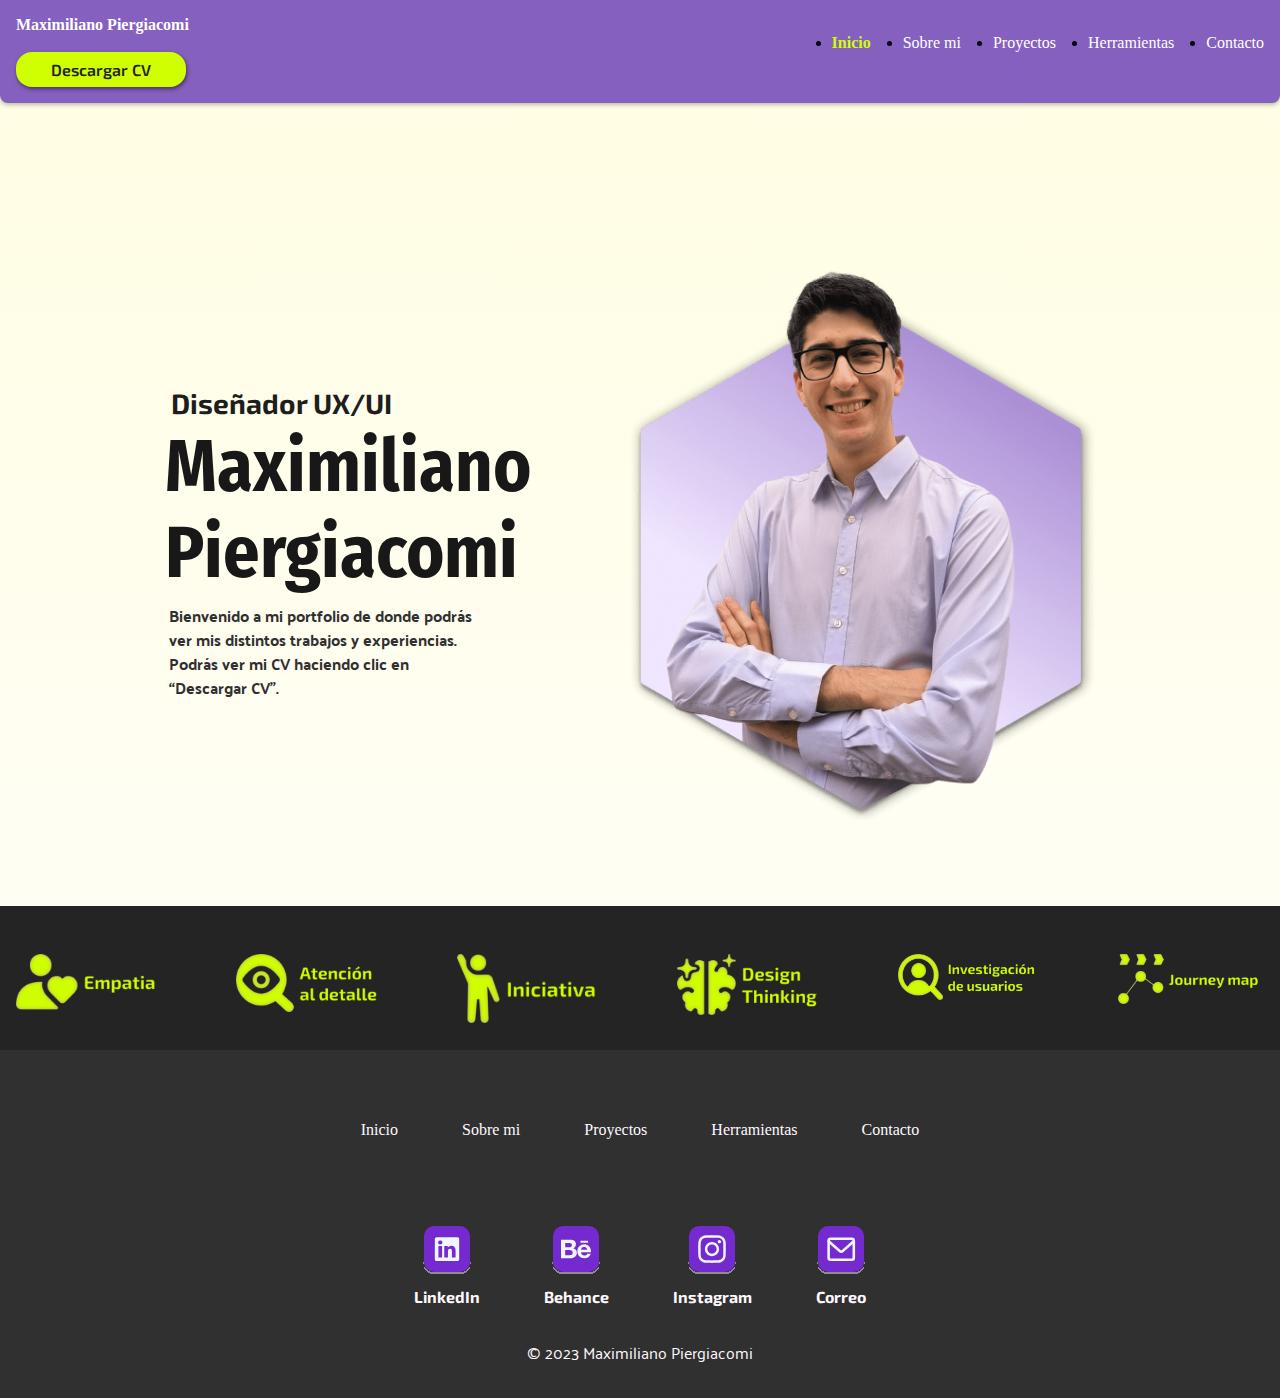
==== commit 48e965aa: "actualizacion de todas las paginas con retoques y correccion de errores en el responsive, en la pagi" ====
--- a/index.html
+++ b/index.html
@@ -92,9 +92,11 @@
                 <div class="slide">
                     <img src="./imagenes/empatia.png"  alt="empatia" />
                 </div>
+
                 <div class="slide">
                     <img src="./imagenes/atencion-al-detalle.png"  alt="atencion al detalle" />
                 </div>
+
                 <div class="slide">
                     <img src="./imagenes/iniciativa.png" alt="iniciativa" />
                 </div>
@@ -110,25 +112,54 @@
                 <div class="slide">
                     <img src="./imagenes/journey-map.png"  alt="journey map" />
                 </div>
+
                 <div class="slide">
                     <img src="./imagenes/sistemas-de-diseño.png" alt=" sistema de diseño" />
                 </div>
+
                 <div class="slide">
                     <img src="./imagenes/procesos-ux.png"  alt="procesos ux" />
                 </div>
+
                 <div class="slide">
                     <img src="./imagenes/prototipado.png" alt="prototipado" />
                 </div>
+
                 <div class="slide">
                     <img src="./imagenes/diseño-mobile.png"  alt="diseño mobile" />
                 </div>
+
                 <div class="slide">
                     <img src="./imagenes/diseño-responsivo.png"  alt="diseño responsivo" />
                 </div>
+
                 <div class="slide">
                     <img src="./imagenes/maquetacion.png" alt="maquetacion" />
                 </div>
-                
+
+                <div class="slide">
+                    <img src="./imagenes/empatia2.png"  alt="empatia" />
+                </div>
+
+                <div class="slide">
+                    <img src="./imagenes/atencion-al-detalle2.png"  alt="atencion al detalle" />
+                </div>
+
+                <div class="slide">
+                    <img src="./imagenes/iniciativa2.png" alt="iniciativa" />
+                </div>
+
+                <div class="slide">
+                    <img src="./imagenes/desing-thinking2.png"  alt="design thinking" />
+                </div>
+
+                <div class="slide">
+                    <img src="./imagenes/investigacion-de-usuarios2.png"  alt="investigacion de usuarios" />
+                </div>
+
+                <div class="slide">
+                    <img src="./imagenes/journey-map2.png"  alt="journey map" />
+                </div>
             </div>
         </div>
     </main>
--- a/estilos/styles.css
+++ b/estilos/styles.css
@@ -259,58 +259,45 @@
   }
 }
 
+.slider {
+  width: 100%;
+  height: auto;
+  margin: auto;
+  overflow: hidden;
+  background: #242424;
+  padding: 2rem 0rem 2rem 0rem;
+}
+.slider .slide-track {
+  display: flex;
+  gap: 3rem;
+  animation: scroll 40s linear infinite;
+  -webkit-animation: scroll 40s linear infinite;
+  width: 3920px;
+}
+.slider .slide {
+  max-height: 5rem;
+  width: 12.5rem;
+  padding: 1rem;
+}
+.slider .slide .img {
+  width: 100%;
+}
+
 @keyframes scroll {
   0% {
+    -webkit-transform: translateX(0);
     transform: translateX(0);
   }
   100% {
-    transform: translateX(-37.5rem);
-  }
-}
-.slider {
-  background: #242424;
-  height: auto;
+    -webkit-transform: translateX(1470px);
+    transform: translateX(-1470px);
+  }
+}
+.container {
+  display: flex;
+  justify-content: center;
+  align-items: center;
   margin: auto;
-  padding-top: 2rem;
-  padding-bottom: 2.5rem;
-  overflow: hidden;
-  position: relative;
-  width: 100%;
-}
-.slider::before, .slider::after {
-  content: "";
-  height: 100px;
-  position: absolute;
-  width: 200px;
-  z-index: 2;
-}
-.slider::after {
-  right: 0;
-  top: 0;
-  transform: rotateZ(180deg);
-}
-.slider::before {
-  left: 0;
-  top: 0;
-}
-.slider .slide-track {
-  animation: scroll 10s linear infinite;
-  display: flex;
-  width: 5000px;
-}
-.slider .slide {
-  max-height: 2.5rem;
-  max-width: 8rem;
-  margin-left: 5rem;
-  margin-bottom: 2rem;
-  margin-top: 1rem;
-}
-
-.container {
-  display: flex;
-  justify-content: center;
-  align-items: center;
-  margin: 10vmin;
   overflow: hidden;
   text-decoration: none;
 }
@@ -452,7 +439,7 @@
     opacity: 1;
   }
 }
-@media (min-width: 768px) {
+@media (min-width: 1024px) {
   .hero {
     flex-direction: row;
     padding: 8.75rem 10% 6.25rem 15%;
@@ -508,6 +495,27 @@
     }
   }
 }
+@media (min-width: 768px) {
+  .hero {
+    flex-direction: row;
+    padding: 10rem 5rem 5rem 5rem;
+    gap: 0;
+    justify-content: space-evenly;
+    align-items: center;
+  }
+  .hero__texto {
+    max-width: 30rem;
+    padding: 1rem 1rem 1rem 4rem;
+  }
+  .hero__parrafo {
+    max-width: 20rem;
+  }
+  .hero__img {
+    max-width: 36.0625rem;
+    min-width: 20rem;
+    padding-right: 4rem;
+  }
+}
 
 /* ---- estilos pagina Sobre mi ---- */
 .sobremi {
@@ -590,43 +598,36 @@
   gap: 1rem;
   background: linear-gradient(180deg, #CDC4FF 0%, #F3E6FF 100%);
 }
-.sobremi__primaria {
+.sobremi__actual {
   display: flex;
   flex-direction: column;
   gap: 1rem;
 }
-.sobremi__primaria-titulo {
+.sobremi__actual-titulo {
+  padding-top: 2rem;
   gap: 1rem;
   align-items: center;
   font-family: "Fira Sans Condensed", sans-serif;
-}
-.sobremi__primaria-texto {
+  text-align: center;
+}
+.sobremi__actual-texto {
+  padding: 1rem;
   font-family: "Palanquin", sans-serif;
 }
-.sobremi__secundaria {
+.sobremi__universitaria {
   display: flex;
   flex-direction: column;
   gap: 1rem;
 }
-.sobremi__secundaria-titulo {
+.sobremi__universitaria-titulo {
+  padding-top: 2rem;
   gap: 1rem;
   align-items: center;
   font-family: "Fira Sans Condensed", sans-serif;
-}
-.sobremi__secundaria-texto {
-  font-family: "Palanquin", sans-serif;
-}
-.sobremi__universitaria {
-  display: flex;
-  flex-direction: column;
-  gap: 1rem;
-}
-.sobremi__universitaria-titulo {
-  gap: 1rem;
-  align-items: center;
-  font-family: "Fira Sans Condensed", sans-serif;
+  text-align: center;
 }
 .sobremi__universitaria-texto {
+  padding: 1rem;
   font-family: "Palanquin", sans-serif;
 }
 .sobremi__design {
@@ -750,25 +751,27 @@
   }
   .sobremi__formacion {
     display: grid;
-    grid-template-columns: repeat(3, 1fr);
-    grid-template-rows: 0, 25fr 1fr;
-    padding: 5rem;
-    margin: 5rem;
+    grid-template-columns: repeat(2, 1fr);
+    grid-template-rows: 0.125fr 1fr;
+    column-gap: 4rem;
+    row-gap: 0rem;
+    padding: 4rem;
+    margin: 4rem;
   }
   .sobremi__formacion-titulo {
-    grid-column: 1/4;
+    font-size: 2.5rem;
+    font-weight: 700;
+    grid-column: 1/3;
     grid-row: 1;
   }
-  .sobremi__primaria {
+  .sobremi__actual {
+    padding-top: 0rem;
     grid-column: 1;
     grid-row: 2;
   }
-  .sobremi__secundaria {
+  .sobremi__universitaria {
+    padding-top: 0rem;
     grid-column: 2;
-    grid-row: 2;
-  }
-  .sobremi__universitaria {
-    grid-column: 3;
     grid-row: 2;
   }
   .sobremi__design {
@@ -889,6 +892,12 @@
   margin: auto;
   gap: 2rem;
 }
+.presentacion__icono-hover {
+  filter: grayscale(100%);
+}
+.presentacion__icono-hover:hover {
+  filter: grayscale(0%);
+}
 .presentacion__intro {
   display: flex;
   flex-direction: column;
@@ -900,98 +909,14 @@
 }
 .presentacion__intro-titulo {
   font-family: "Exo 2", sans-serif;
-  font-size: 2rem;
+  font-size: 3rem;
+  color: #CFFF00;
   padding: 0rem 1rem 1rem 1rem;
 }
 .presentacion__intro-parrafo {
   font-family: "Palanquin", sans-serif;
   font-size: 1rem;
   margin: 0rem 2rem 2rem 2rem;
-}
-
-.proyectos {
-  display: flex;
-  flex-direction: column;
-  padding: 2rem 1rem 4rem 1rem;
-  gap: 2rem;
-  align-items: center;
-  justify-items: center;
-  place-items: center;
-  background: #FFF9FF;
-}
-.proyectos__titulo {
-  font-family: "Fira Sans Condensed", sans-serif;
-  font-weight: 600;
-  font-size: 2rem;
-  color: #181818;
-}
-.proyectos .tarjeta__gear,
-.proyectos .tarjeta__discord,
-.proyectos .tarjeta__pulso365,
-.proyectos .tarjeta__pet {
-  display: flex;
-  width: 20rem;
-  padding: 0rem 0.5rem 0.5rem 0.5rem;
-  flex-direction: column;
-  justify-content: center;
-  align-items: center;
-  gap: 2rem;
-  background: linear-gradient(180deg, #CDC4FF 0%, #F3E6FF 100%);
-  border-radius: 1rem;
-}
-.proyectos .tarjeta__gear-img,
-.proyectos .tarjeta__discord-img,
-.proyectos .tarjeta__pulso365-img,
-.proyectos .tarjeta__pet-img {
-  width: 20rem;
-  height: 15rem;
-  border-radius: 1rem 1rem 0rem 0rem;
-}
-.proyectos .tarjeta__gear-contenido,
-.proyectos .tarjeta__discord-contenido,
-.proyectos .tarjeta__pulso365-contenido,
-.proyectos .tarjeta__pet-contenido {
-  display: flex;
-  height: 3.3125rem;
-  padding: 0rem 0.5rem;
-  flex-direction: column;
-  justify-content: center;
-  align-items: center;
-  gap: 0.25rem;
-  align-self: stretch;
-  margin: 1rem 1rem 0rem 1rem;
-}
-.proyectos .tarjeta__gear-titulo,
-.proyectos .tarjeta__discord-titulo,
-.proyectos .tarjeta__pulso365-titulo,
-.proyectos .tarjeta__pet-titulo {
-  font-family: "Exo 2", sans-serif;
-  font-size: 1rem;
-  font-style: normal;
-  font-weight: 700;
-  line-height: normal;
-}
-.proyectos .tarjeta__gear-texto,
-.proyectos .tarjeta__discord-texto,
-.proyectos .tarjeta__pulso365-texto,
-.proyectos .tarjeta__pet-texto {
-  font-family: "Palanquin", sans-serif;
-  font-size: 1rem;
-  font-style: normal;
-  font-weight: 400;
-  line-height: normal;
-}
-.proyectos .tarjeta__gear-boton,
-.proyectos .tarjeta__discord-boton,
-.proyectos .tarjeta__pulso365-boton,
-.proyectos .tarjeta__pet-boton {
-  display: flex;
-  padding: 0.5rem 1rem;
-  flex-direction: column;
-  justify-content: center;
-  align-items: center;
-  gap: 0.5rem;
-  align-self: stretch;
 }
 
 @media (min-width: 768px) {
@@ -1015,47 +940,6 @@
   .presentacion__intro {
     margin: 0rem 1rem 0rem 1rem;
   }
-  .proyectos {
-    display: grid;
-    grid-template-columns: repeat(2, 1fr);
-    grid-template-rows: 0.25fr 1fr 1fr;
-    grid-auto-flow: dense;
-    padding: 0rem 4rem 8rem 4rem;
-    row-gap: 5rem;
-    margin-left: auto;
-    margin-right: auto;
-  }
-  .proyectos__titulo {
-    grid-column: 1/5;
-    grid-row: 1;
-    font-size: 3rem;
-    padding: 4rem 2rem 0rem 2rem;
-    margin-right: auto;
-  }
-  .proyectos .tarjeta__gear {
-    grid-row: 2;
-    grid-column: 1;
-    margin-left: auto;
-    margin-right: auto;
-  }
-  .proyectos .tarjeta__discord {
-    grid-row: 2;
-    grid-column: 2;
-    margin-left: auto;
-    margin-right: auto;
-  }
-  .proyectos .tarjeta__pulso365 {
-    grid-row: 3;
-    grid-column: 1;
-    margin-left: auto;
-    margin-right: auto;
-  }
-  .proyectos .tarjeta__pet {
-    grid-row: 3;
-    grid-column: 2;
-    margin-left: auto;
-    margin-right: auto;
-  }
 }
 @media (min-width: 1024px) {
   .presentacion {
@@ -1082,45 +966,6 @@
     grid-row: 2/4;
     grid-column: 2;
   }
-  .proyectos {
-    display: grid;
-    grid-template-columns: repeat(3, 1fr);
-    grid-template-rows: 0.25fr 1fr 1fr;
-    grid-auto-flow: dense;
-    padding: 0rem 4rem 8rem 4rem;
-    row-gap: 5rem;
-  }
-  .proyectos__titulo {
-    grid-column: 1/5;
-    grid-row: 1;
-    font-size: 3rem;
-    padding: 4rem 2rem 0rem 2rem;
-    margin-right: auto;
-  }
-  .proyectos .tarjeta__gear {
-    grid-row: 2;
-    grid-column: 1;
-    margin-left: auto;
-    margin-right: auto;
-  }
-  .proyectos .tarjeta__discord {
-    grid-row: 2;
-    grid-column: 2;
-    margin-left: auto;
-    margin-right: auto;
-  }
-  .proyectos .tarjeta__pulso365 {
-    grid-row: 2;
-    grid-column: 3;
-    margin-left: auto;
-    margin-right: auto;
-  }
-  .proyectos .tarjeta__pet {
-    grid-row: 3;
-    grid-column: 1;
-    margin-left: auto;
-    margin-right: auto;
-  }
 }
 .fade-in {
   -webkit-animation: fade-in 4s cubic-bezier(0.39, 0.575, 0.565, 1) both;
@@ -1213,22 +1058,27 @@
   align-items: center;
   justify-content: center;
 }
-.recomendaciones__contenedor {
+.recomendaciones__seccion {
+  text-align: left;
   background: linear-gradient(180deg, #CDC4FF 0%, #F3E6FF 100%);
-  padding-bottom: 10rem;
-}
-.recomendaciones__titulo {
+  padding: 1rem;
+}
+.recomendaciones__seccion-titulo {
   font-family: "Fira Sans Condensed", sans-serif;
   font-size: 2.5rem;
   font-weight: 700;
-  padding: 2rem 2rem 1rem 2rem;
+  padding: 2rem 2rem 0rem 2rem;
   text-align: center;
 }
-.recomendaciones__descripcion {
-  padding: 1rem 2rem 2rem 2rem;
+.recomendaciones__seccion-descripcion {
+  padding: 0rem 2rem 2rem 2rem;
   font-family: "Palanquin", sans-serif;
   font-weight: 600;
   font-size: 1rem;
+}
+.recomendaciones__contenedor {
+  padding-bottom: 10rem;
+  background: linear-gradient(180deg, #CDC4FF 0%, #F3E6FF 100%);
 }
 .recomendaciones__libro {
   display: flex;
@@ -1292,6 +1142,148 @@
   font-size: 1rem;
 }
 
+@media (min-width: 768px) {
+  .herramientas {
+    display: grid;
+    grid-template-columns: 1fr 1fr;
+    grid-template-rows: 1/2fr 1fr;
+    align-items: center;
+    justify-content: center;
+    padding: 8rem 2rem 4rem 2rem;
+    column-gap: 2rem;
+    row-gap: 0rem;
+  }
+  .herramientas__img {
+    grid-column: 1;
+    grid-row: 1/3;
+    border-radius: 2rem;
+    padding: 0rem 1rem 0rem 1rem;
+    opacity: 0.7;
+  }
+  .herramientas__titulo {
+    grid-column: 2;
+    grid-row: 1;
+    text-align: center;
+    padding: 1rem 1rem 0rem 1rem;
+  }
+  .herramientas__texto {
+    grid-column: 2;
+    grid-row: 2;
+    text-align: justify;
+    padding: 0rem 1rem 0rem 1rem;
+    font-size: 1.125rem;
+  }
+  .recomendaciones {
+    display: flex;
+    flex-direction: column;
+    justify-content: center;
+    align-items: center;
+    text-align: center;
+  }
+  .recomendaciones__seccion {
+    padding: 2rem 4rem 2rem 4rem;
+  }
+  .recomendaciones__seccion-descripcion {
+    font-size: 1.125rem;
+  }
+  .recomendaciones__contenedor {
+    display: flex;
+    flex-direction: column;
+  }
+  .recomendaciones__libro {
+    display: grid;
+    grid-template-columns: 1fr 1fr;
+    grid-template-rows: 1/4fr 1fr;
+    align-items: center;
+    justify-content: center;
+  }
+  .recomendaciones__libro-img {
+    grid-column: 1;
+    grid-row: 1/3;
+    padding: 1rem;
+    max-width: 25rem;
+  }
+  .recomendaciones__libro-titulo {
+    font-size: 1.5rem;
+    font-weight: 700;
+  }
+  .recomendaciones__libro-descripcion {
+    font-size: 1.125rem;
+  }
+}
+@media (min-width: 768px) and (min-width: 1024px) {
+  .herramientas {
+    padding: 10rem 2rem 5rem 2rem;
+    align-items: center;
+    justify-content: center;
+    display: grid;
+    grid-template-rows: 0.25fr 0.5fr;
+    grid-column: 1fr 1fr;
+  }
+  .herramientas__img {
+    grid-column: 1;
+    grid-row: 1/3;
+    height: auto;
+  }
+  .herramientas__texto {
+    align-self: first baseline;
+    padding: auto;
+    margin-left: auto;
+    margin-right: auto;
+    max-width: 30rem;
+  }
+  .recomendaciones__seccion-descripcion {
+    padding-left: 12rem;
+    padding-right: 12rem;
+  }
+  .recomendaciones__contenedor {
+    display: grid;
+    grid-template-columns: 1fr 1fr;
+    grid-template-rows: 1fr 1fr;
+    padding: 2rem 1rem 2rem 1rem;
+    gap: 2rem;
+  }
+  .recomendaciones__contenedor .libro1 {
+    grid-column: 1;
+    grid-row: 1;
+  }
+  .recomendaciones__contenedor .libro2 {
+    grid-column: 2;
+    grid-row: 1;
+  }
+  .recomendaciones__contenedor .libro3 {
+    grid-column: 1;
+    grid-row: 2;
+  }
+  .recomendaciones__libro {
+    display: grid;
+    grid-template-columns: 1fr;
+    grid-template-rows: 0.125fr 0.5fr;
+    justify-items: center;
+    justify-content: center;
+    align-items: center;
+  }
+  .recomendaciones__libro-img {
+    grid-column: 1;
+    grid-row: 2;
+    max-height: 31.25rem;
+  }
+  .recomendaciones__libro-titulo {
+    grid-column: 1;
+    grid-row: 1;
+    padding-top: 2rem;
+  }
+  .recomendaciones__libro-descripcion {
+    grid-column: 1;
+    grid-row: 3;
+    align-self: normal;
+    text-align: justify;
+    line-height: 1.5;
+  }
+  .recomendaciones__libro-barra {
+    display: none;
+  }
+}
 .contenedor {
   display: flex;
   flex-direction: column;
@@ -1367,16 +1359,8 @@
   width: 100%;
 }
 .cta__img {
-  max-width: 15rem;
+  max-width: 20rem;
   padding-top: 2rem;
-}
-.cta__img-texto {
-  font-family: "Fira Sans Condensed", sans-serif;
-  font-size: 2rem;
-  color: #ffffff;
-  font-weight: 500;
-  padding: 3rem 1rem 2rem 1rem;
-  max-width: 20rem;
 }
 
 @media (min-width: 768px) {
